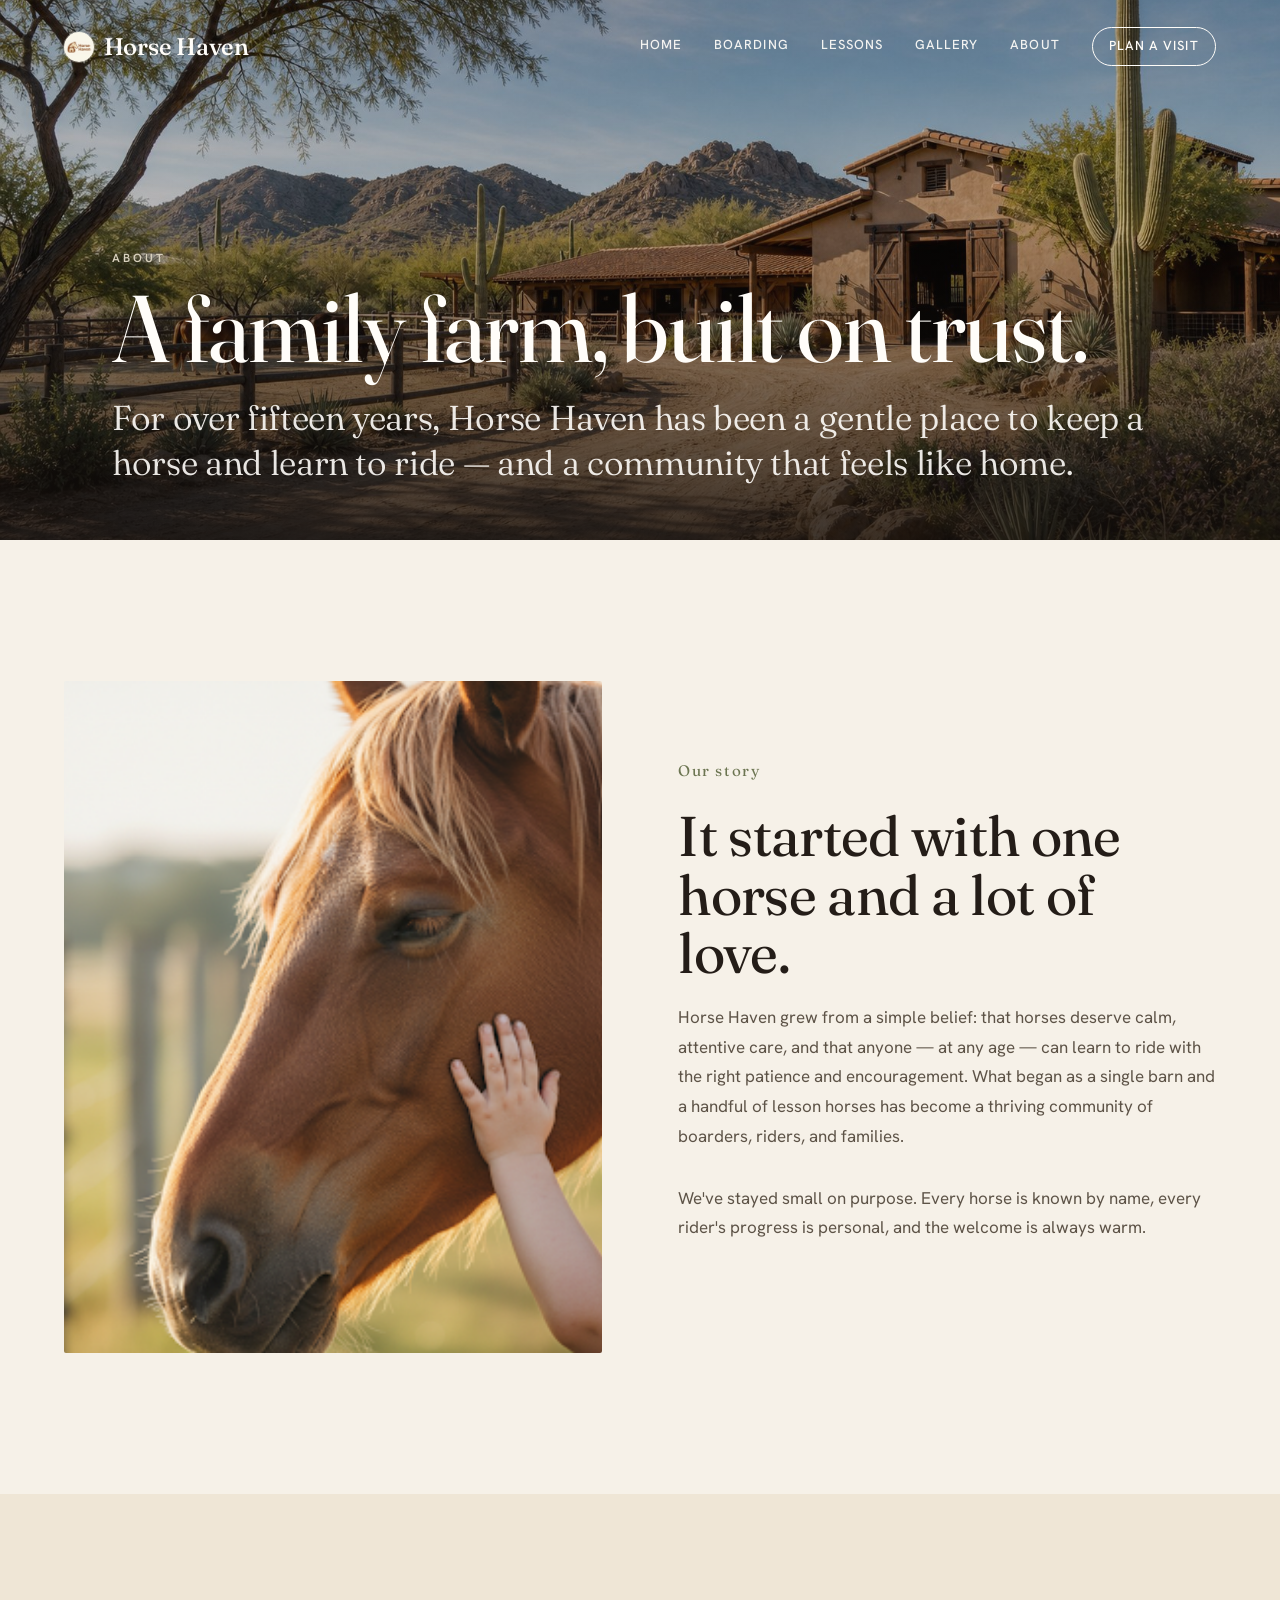
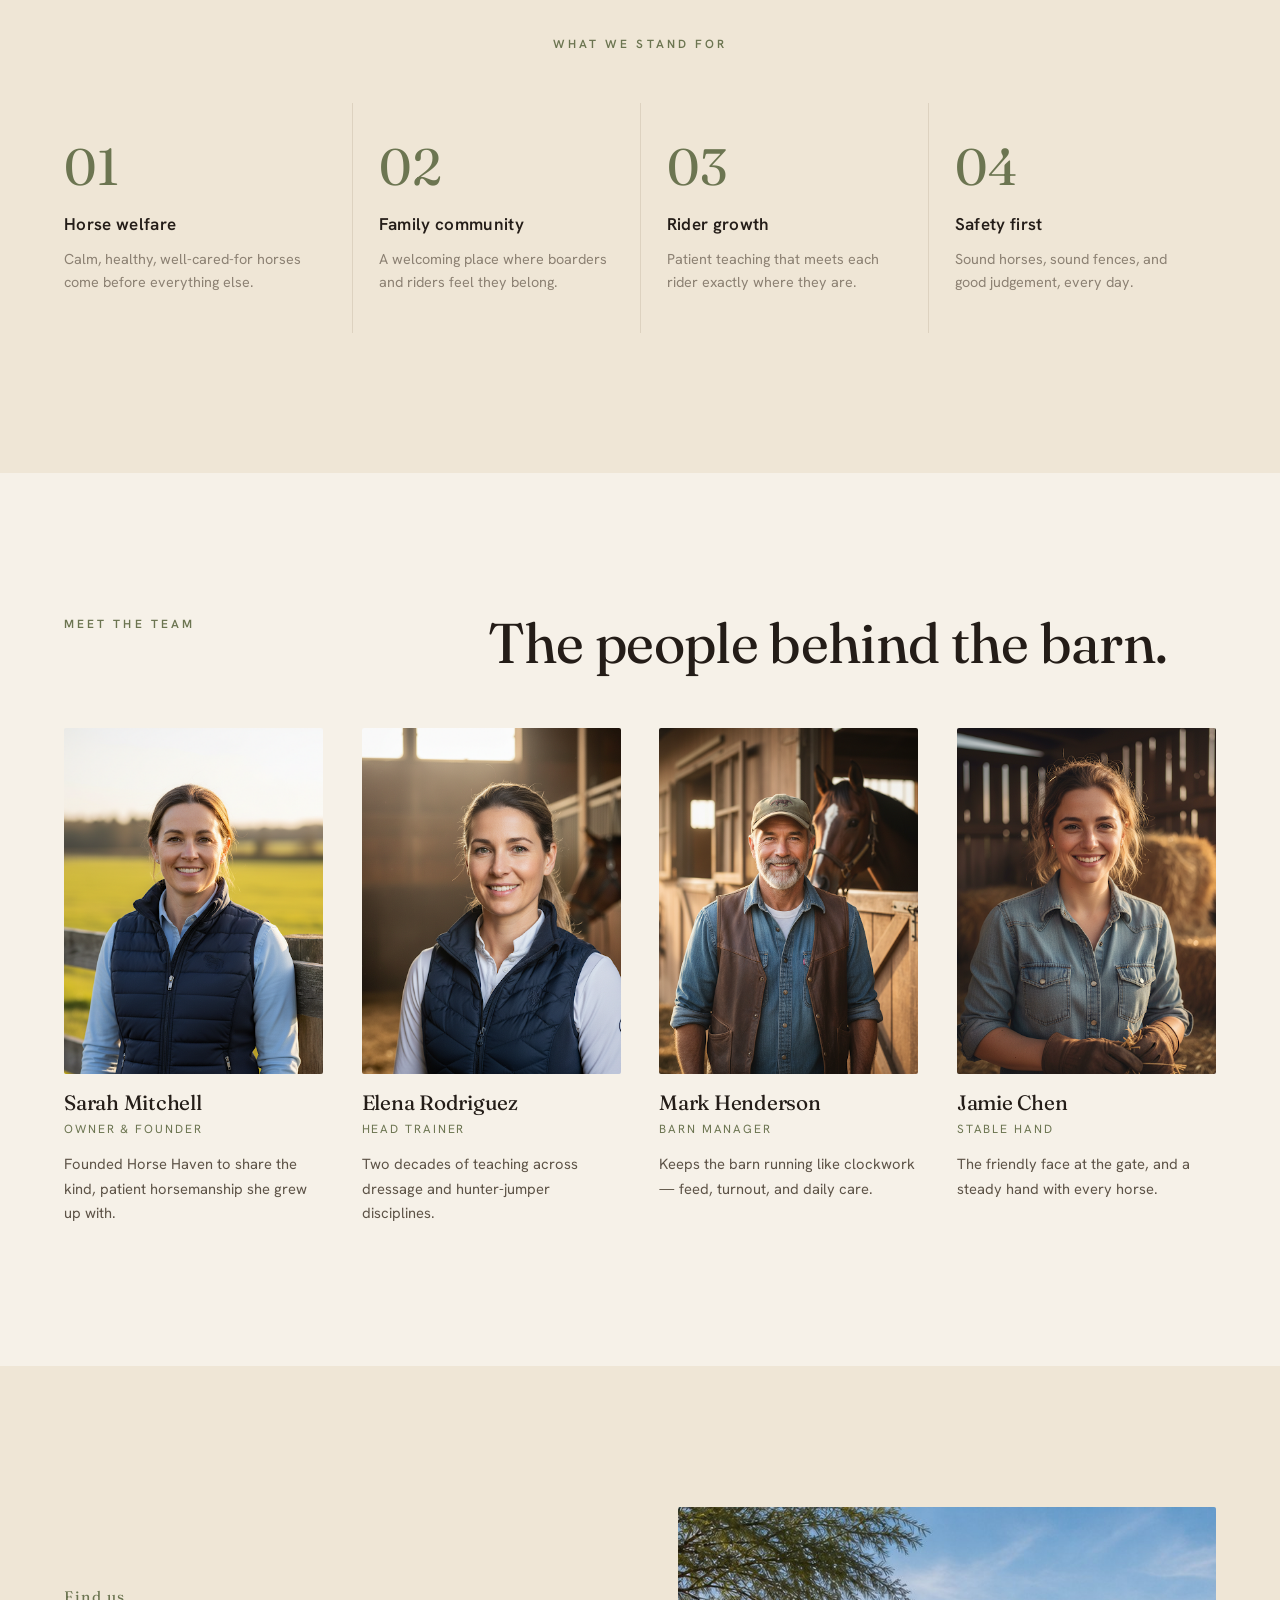
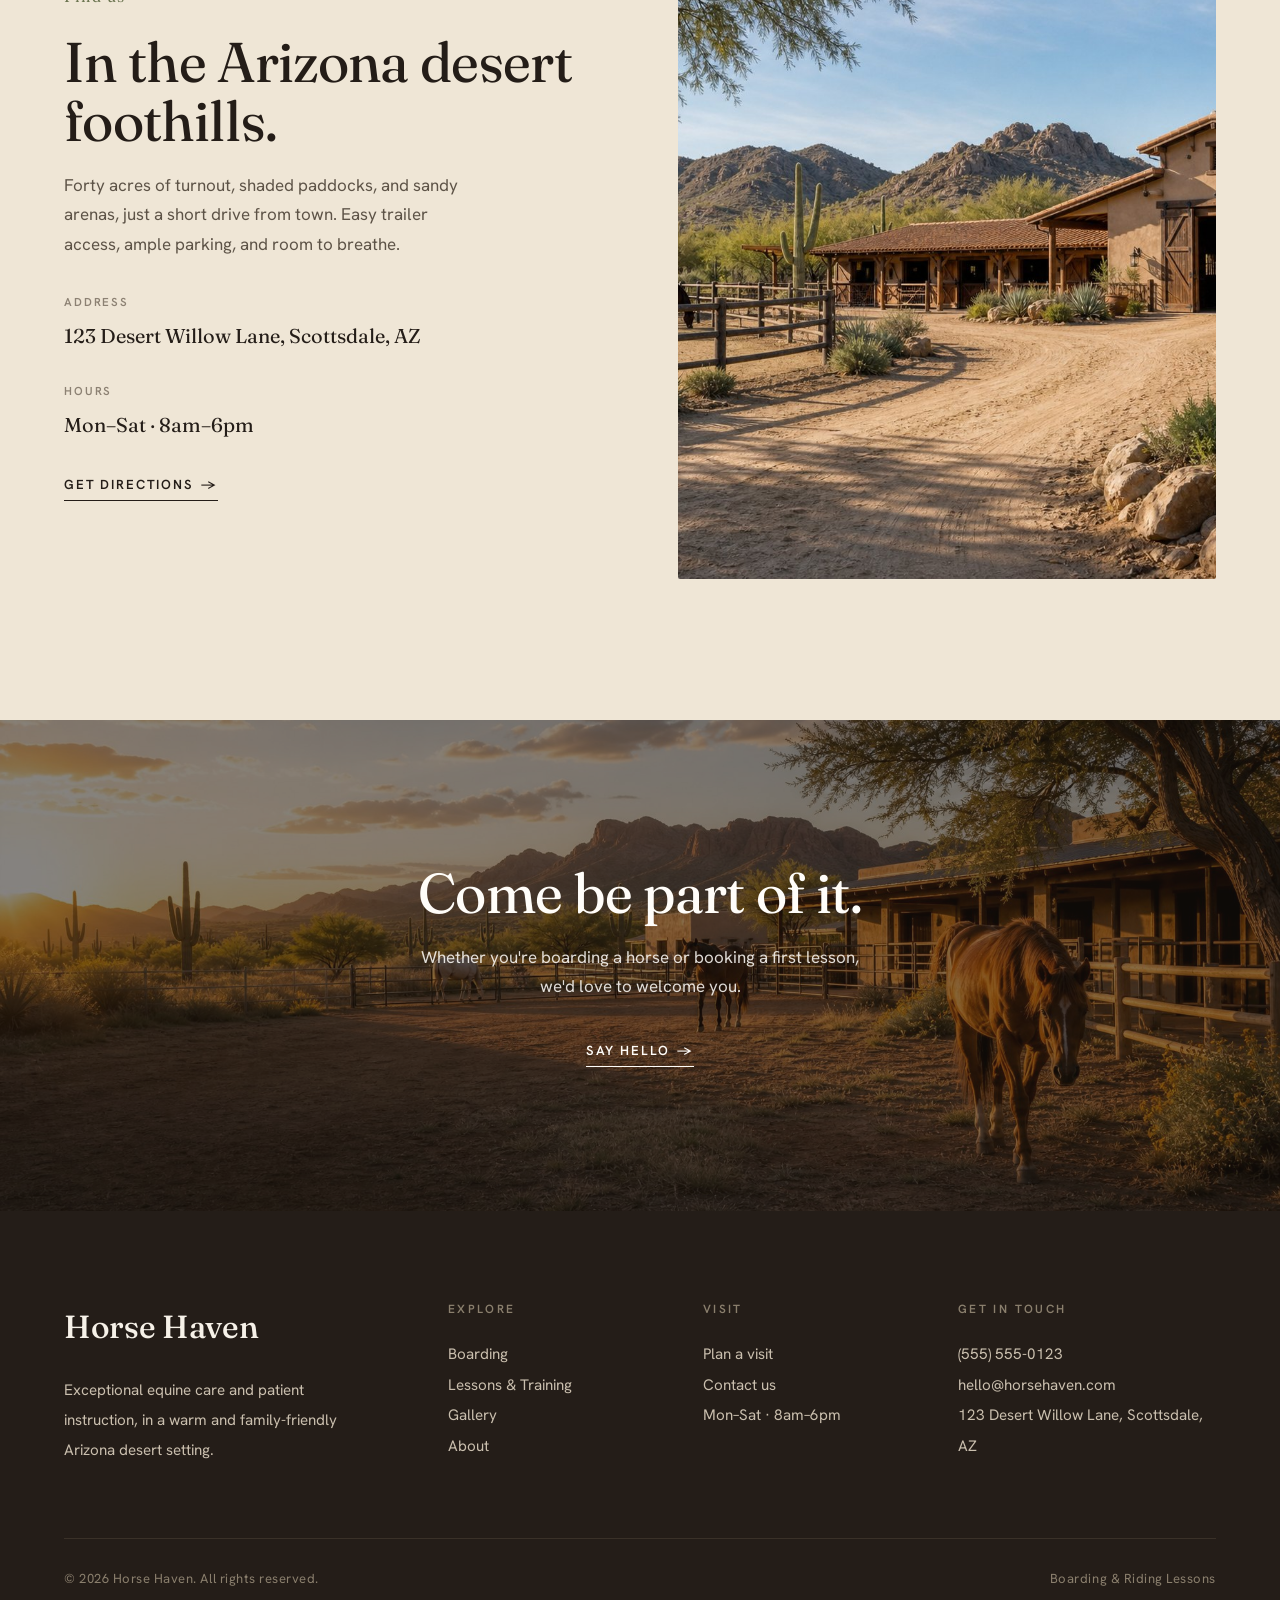
==== public/about.html @ de4612fb "Update site imagery for Arizona setting" ====
<!DOCTYPE html>
<html lang="en">
<head>
<meta charset="utf-8" />
<script>document.documentElement.classList.add('js');</script>
<link rel="icon" type="image/jpeg" href="assets/logo.jpg" />
<meta name="viewport" content="width=device-width, initial-scale=1.0" />
<title>About — Horse Haven</title>
<meta name="description" content="The story, values, and people behind Horse Haven — a warm, family-run Arizona stable offering boarding and riding lessons." />
<link rel="preconnect" href="https://fonts.googleapis.com" />
<link rel="preconnect" href="https://fonts.gstatic.com" crossorigin />
<link href="https://fonts.googleapis.com/css2?family=Fraunces:ital,opsz,wght@0,9..144,300..560;1,9..144,300..500&family=Hanken+Grotesk:wght@300;400;500;600;700&display=swap" rel="stylesheet" />
<link rel="stylesheet" href="assets/css/site.css" />
</head>
<body>

<header class="site-header">
  <a class="brand" href="index.html"><img class="mark" src="assets/logo.jpg" alt="" /> Horse Haven</a>
  <button class="nav-toggle" aria-label="Menu" aria-expanded="false"><span></span><span></span><span></span></button>
  <nav class="nav" aria-label="Primary">
    <a class="link-underline" href="index.html">Home</a>
    <a class="link-underline" href="boarding.html">Boarding</a>
    <a class="link-underline" href="lessons.html">Lessons</a>
    <a class="link-underline" href="gallery.html">Gallery</a>
    <a class="link-underline" href="about.html">About</a>
    <a class="cta" href="contact.html">Plan a Visit</a>
  </nav>
</header>

<!-- PAGE HERO -->
<section class="page-hero">
  <div class="page-hero__media"><img src="assets/img/horse-haven-arizona-farm-exterior.jpg" alt="Horse Haven in the Arizona morning sun" /></div>
  <div class="container page-hero__inner">
    <p class="eyebrow reveal" style="color:#d8d0bd">About</p>
    <h1 class="reveal" data-delay="1">A family farm, built on trust.</h1>
    <p class="lead reveal" data-delay="2">For over fifteen years, Horse Haven has been a gentle place to keep a horse and learn to ride — and a community that feels like home.</p>
  </div>
</section>

<!-- STORY -->
<section class="section feature">
  <div class="container split">
    <div class="split__media reveal"><div class="feature__media"><img src="assets/img/img-3829ec61d53e.jpg" alt="A child gently petting a horse's face" /></div></div>
    <div class="split__body reveal" data-delay="1">
      <span class="feature__index">Our story</span>
      <h2>It started with one horse and a lot of love.</h2>
      <p class="measure-wide">Horse Haven grew from a simple belief: that horses deserve calm, attentive care, and that anyone — at any age — can learn to ride with the right patience and encouragement. What began as a single barn and a handful of lesson horses has become a thriving community of boarders, riders, and families.</p>
      <p class="measure-wide" style="margin-top:1.2rem;">We've stayed small on purpose. Every horse is known by name, every rider's progress is personal, and the welcome is always warm.</p>
    </div>
  </div>
</section>

<!-- VALUES -->
<section class="section section--alt">
  <div class="container">
    <p class="eyebrow reveal" style="text-align:center; margin-bottom:3rem;">What we stand for</p>
    <div class="values">
      <div class="values__item reveal"><div class="values__n">01</div><div class="values__t">Horse welfare</div><p class="values__d">Calm, healthy, well-cared-for horses come before everything else.</p></div>
      <div class="values__item reveal" data-delay="1"><div class="values__n">02</div><div class="values__t">Family community</div><p class="values__d">A welcoming place where boarders and riders feel they belong.</p></div>
      <div class="values__item reveal" data-delay="2"><div class="values__n">03</div><div class="values__t">Rider growth</div><p class="values__d">Patient teaching that meets each rider exactly where they are.</p></div>
      <div class="values__item reveal" data-delay="3"><div class="values__n">04</div><div class="values__t">Safety first</div><p class="values__d">Sound horses, sound fences, and good judgement, every day.</p></div>
    </div>
  </div>
</section>

<!-- TEAM -->
<section class="section">
  <div class="container">
    <div class="page-intro" style="margin-bottom:clamp(2.5rem,5vw,3.5rem);">
      <p class="eyebrow reveal">Meet the team</p>
      <h2 class="reveal" data-delay="1">The people behind the barn.</h2>
    </div>
    <div class="team">
      <article class="member reveal">
        <div class="member__photo"><img src="assets/img/img-4adc7383b83e.jpg" alt="Sarah Mitchell, Owner" /></div>
        <h3 class="member__name">Sarah Mitchell</h3>
        <p class="member__role">Owner &amp; Founder</p>
        <p class="member__bio">Founded Horse Haven to share the kind, patient horsemanship she grew up with.</p>
      </article>
      <article class="member reveal" data-delay="1">
        <div class="member__photo"><img src="assets/img/img-147afd121054.jpg" alt="Elena Rodriguez, Head Trainer" /></div>
        <h3 class="member__name">Elena Rodriguez</h3>
        <p class="member__role">Head Trainer</p>
        <p class="member__bio">Two decades of teaching across dressage and hunter-jumper disciplines.</p>
      </article>
      <article class="member reveal" data-delay="2">
        <div class="member__photo"><img src="assets/img/img-655cc666ae83.jpg" alt="Mark Henderson, Barn Manager" /></div>
        <h3 class="member__name">Mark Henderson</h3>
        <p class="member__role">Barn Manager</p>
        <p class="member__bio">Keeps the barn running like clockwork — feed, turnout, and daily care.</p>
      </article>
      <article class="member reveal" data-delay="3">
        <div class="member__photo"><img src="assets/img/img-e606af43bfdf.jpg" alt="Jamie Chen, Stable Hand" /></div>
        <h3 class="member__name">Jamie Chen</h3>
        <p class="member__role">Stable Hand</p>
        <p class="member__bio">The friendly face at the gate, and a steady hand with every horse.</p>
      </article>
    </div>
  </div>
</section>

<!-- LOCATION -->
<section class="section section--alt feature">
  <div class="container split split--media-right">
    <div class="split__media reveal"><div class="feature__media"><img src="assets/img/horse-haven-arizona-farm-exterior.jpg" alt="The Horse Haven property among Arizona desert foothills" /></div></div>
    <div class="split__body reveal" data-delay="1">
      <span class="feature__index">Find us</span>
      <h2>In the Arizona desert foothills.</h2>
      <p class="measure">Forty acres of turnout, shaded paddocks, and sandy arenas, just a short drive from town. Easy trailer access, ample parking, and room to breathe.</p>
      <div class="cdetail" style="margin-top:2rem;">
        <div><div class="k">Address</div><div class="v">123 Desert Willow Lane, Scottsdale, AZ</div></div>
        <div><div class="k">Hours</div><div class="v">Mon–Sat · 8am–6pm</div></div>
      </div>
      <a class="link-arrow" href="contact.html" style="margin-top:2rem;">Get directions <span class="arw">→</span></a>
    </div>
  </div>
</section>

<!-- CLOSING INVITE -->
<section class="invite">
  <div class="invite__media"><img src="assets/img/horse-haven-arizona-hero.jpg" alt="" /></div>
  <div class="container invite__inner">
    <h2 class="reveal">Come be part of it.</h2>
    <p class="reveal" data-delay="1">Whether you're boarding a horse or booking a first lesson, we'd love to welcome you.</p>
    <a class="link-arrow reveal" data-delay="2" href="contact.html">Say hello <span class="arw">→</span></a>
  </div>
</section>

<footer class="site-footer">
  <div class="container">
    <div class="footer-grid">
      <div><span class="brand">Horse Haven</span><p class="footer-about">Exceptional equine care and patient instruction, in a warm and family-friendly Arizona desert setting.</p></div>
      <div><h4>Explore</h4><ul><li><a href="boarding.html">Boarding</a></li><li><a href="lessons.html">Lessons &amp; Training</a></li><li><a href="gallery.html">Gallery</a></li><li><a href="about.html">About</a></li></ul></div>
      <div><h4>Visit</h4><ul><li><a href="contact.html">Plan a visit</a></li><li><a href="contact.html">Contact us</a></li><li><p>Mon–Sat · 8am–6pm</p></li></ul></div>
      <div><h4>Get in touch</h4><ul><li><a class="link-underline" href="tel:+15555550123">(555) 555-0123</a></li><li><a class="link-underline" href="mailto:hello@horsehaven.com">hello@horsehaven.com</a></li><li><p>123 Desert Willow Lane, Scottsdale, AZ</p></li></ul></div>
    </div>
    <div class="footer-bottom"><span>© 2026 Horse Haven. All rights reserved.</span><span>Boarding &amp; Riding Lessons</span></div>
  </div>
</footer>

<script src="assets/js/site.js" defer></script>
</body>
</html>
---- public/assets/css/site.css ----
/* ============================================================
   Horse Haven — "Editorial Equestrian" design system
   Warm heritage magazine: ivory paper, espresso ink, sage accent.
   No cards. Hairlines, whitespace, full-bleed imagery, big serif type.
   ============================================================ */

:root {
  /* palette */
  --paper:      #f6f1e8;   /* warm ivory */
  --paper-2:    #efe6d6;   /* slightly deeper, for sectional rhythm */
  --ink:        #241d18;   /* espresso near-black */
  --ink-soft:   #5d5347;   /* muted brown-grey body */
  --ink-faint:  #8c8173;   /* captions, meta */
  --line:       #ddd2c0;   /* hairline */
  --line-soft:  #e7ddcd;
  --accent:     #6c7551;   /* muted sage / olive */
  --accent-deep:#4f5739;
  --white:      #fffdf9;

  /* type */
  --display: "Fraunces", Georgia, "Times New Roman", serif;
  --sans: "Hanken Grotesk", -apple-system, BlinkMacSystemFont, sans-serif;

  /* metrics */
  --container: 1280px;
  --gutter: clamp(1.25rem, 5vw, 5.5rem);
  --section: clamp(4.5rem, 11vw, 9.5rem);
  --radius: 2px;

  --ease: cubic-bezier(0.22, 1, 0.36, 1);
}

/* ---------- reset ---------- */
*, *::before, *::after { box-sizing: border-box; margin: 0; padding: 0; }
html { -webkit-text-size-adjust: 100%; scroll-behavior: smooth; }
body {
  font-family: var(--sans);
  background: var(--paper);
  color: var(--ink);
  font-size: 1.0625rem;
  line-height: 1.75;
  font-weight: 400;
  -webkit-font-smoothing: antialiased;
  text-rendering: optimizeLegibility;
  overflow-x: hidden;
}
img { display: block; max-width: 100%; height: auto; }
a { color: inherit; text-decoration: none; }
ul { list-style: none; }
button { font: inherit; cursor: pointer; border: none; background: none; color: inherit; }

::selection { background: var(--accent); color: var(--white); }

/* ---------- typography ---------- */
.display, h1, h2, h3 {
  font-family: var(--display);
  font-optical-sizing: auto;
  font-weight: 430;
  line-height: 1.04;
  letter-spacing: -0.012em;
  color: var(--ink);
}
h1 { font-size: clamp(2.9rem, 7.4vw, 6.6rem); font-weight: 420; }
h2 { font-size: clamp(2rem, 4.4vw, 3.5rem); }
h3 { font-size: clamp(1.4rem, 2.4vw, 2rem); }

.eyebrow {
  font-family: var(--sans);
  font-size: 0.74rem;
  font-weight: 600;
  letter-spacing: 0.26em;
  text-transform: uppercase;
  color: var(--accent);
}
.lead {
  font-family: var(--display);
  font-weight: 360;
  font-size: clamp(1.45rem, 2.7vw, 2.35rem);
  line-height: 1.32;
  letter-spacing: -0.01em;
  color: var(--ink);
}
p { color: var(--ink-soft); }
.muted { color: var(--ink-faint); }

/* ---------- layout primitives ---------- */
.container { max-width: var(--container); margin-inline: auto; padding-inline: var(--gutter); }
.section { padding-block: var(--section); }
.section--alt { background: var(--paper-2); }
.rule { height: 1px; background: var(--line); border: 0; }
.measure { max-width: 42ch; }
.measure-wide { max-width: 58ch; }

/* editorial split */
.split {
  display: grid;
  grid-template-columns: 1fr 1fr;
  gap: clamp(2rem, 6vw, 6rem);
  align-items: center;
}
.split--media-right .split__media { order: 2; }

/* refined link */
.link-arrow {
  display: inline-flex;
  align-items: center;
  gap: 0.55em;
  font-family: var(--sans);
  font-weight: 600;
  font-size: 0.82rem;
  letter-spacing: 0.14em;
  text-transform: uppercase;
  color: var(--ink);
  padding-bottom: 4px;
  position: relative;
  width: fit-content;
}
.link-arrow::after {
  content: "";
  position: absolute; left: 0; bottom: 0;
  width: 100%; height: 1px; background: var(--ink);
  transform: scaleX(1); transform-origin: left;
  transition: transform .5s var(--ease);
}
.link-arrow .arw { transition: transform .4s var(--ease); }
.link-arrow:hover .arw { transform: translateX(6px); }
.link-arrow:hover::after { transform: scaleX(0); transform-origin: right; }

.link-underline {
  position: relative; padding-bottom: 2px;
}
.link-underline::after {
  content:""; position:absolute; left:0; bottom:0; height:1px; width:100%;
  background: currentColor; transform: scaleX(0); transform-origin: right;
  transition: transform .45s var(--ease);
}
.link-underline:hover::after { transform: scaleX(1); transform-origin: left; }

/* ---------- header ---------- */
.site-header {
  position: fixed; inset: 0 0 auto 0; z-index: 50;
  display: flex; align-items: center; justify-content: space-between;
  padding: clamp(1.1rem, 2vw, 1.7rem) var(--gutter);
  color: var(--white);
  transition: background .5s var(--ease), color .5s var(--ease), padding .5s var(--ease), border-color .5s var(--ease);
  border-bottom: 1px solid transparent;
}
.site-header.solid {
  background: color-mix(in srgb, var(--paper) 92%, transparent);
  -webkit-backdrop-filter: blur(10px); backdrop-filter: blur(10px);
  color: var(--ink);
  border-bottom-color: var(--line);
  padding-block: clamp(0.8rem, 1.4vw, 1.1rem);
}
.brand {
  font-family: var(--display);
  font-size: 1.5rem; font-weight: 500; letter-spacing: -0.01em;
  display: flex; align-items: center; gap: 0.6rem;
}
.brand .mark {
  width: 30px; height: 30px; border-radius: 50%; object-fit: cover;
  outline: 1px solid color-mix(in srgb, currentColor 30%, transparent);
}
.nav { display: flex; align-items: center; gap: clamp(1.4rem, 2.5vw, 2.6rem); }
.nav a {
  font-size: 0.82rem; font-weight: 500; letter-spacing: 0.08em;
  text-transform: uppercase; opacity: 0.92;
}
.nav .cta {
  border: 1px solid currentColor; border-radius: 100px;
  padding: 0.55em 1.25em; opacity: 1;
  transition: background .4s var(--ease), color .4s var(--ease);
}
.site-header.solid .nav .cta:hover { background: var(--ink); color: var(--paper); }
.site-header:not(.solid) .nav .cta:hover { background: var(--white); color: var(--ink); }

.nav-toggle { display: none; }

/* ---------- hero ---------- */
.hero { position: relative; min-height: 100svh; display: flex; align-items: flex-end; color: var(--white); }
.hero__media { position: absolute; inset: 0; z-index: -2; }
.hero__media img { width: 100%; height: 100%; object-fit: cover; }
.hero::after {
  content: ""; position: absolute; inset: 0; z-index: -1;
  background:
    linear-gradient(180deg, rgba(20,15,12,0.42) 0%, rgba(20,15,12,0) 26%),
    linear-gradient(0deg, rgba(20,15,12,0.88) 4%, rgba(20,15,12,0.5) 40%, rgba(20,15,12,0.08) 72%);
}
.hero__inner { width: 100%; padding-bottom: clamp(3.5rem, 8vh, 7rem); padding-top: 8rem; }
.hero h1 { color: var(--white); max-width: 16ch; margin-top: 0.7rem; }
.hero .lead { color: rgba(255,253,249,0.9); margin-top: 1.6rem; max-width: 40ch; font-weight: 340; }
.hero__actions { display: flex; flex-wrap: wrap; gap: 1.4rem 2.4rem; margin-top: 2.6rem; align-items: center; }
.hero .link-arrow { color: var(--white); }
.hero .link-arrow::after { background: var(--white); }
.hero__scroll {
  position: absolute; right: var(--gutter); bottom: clamp(2rem,6vh,3.5rem);
  font-size: 0.7rem; letter-spacing: 0.22em; text-transform: uppercase;
  writing-mode: vertical-rl; opacity: 0.8; display: flex; align-items: center; gap: 1rem;
}
.hero__scroll::after { content:""; width:1px; height:54px; background: currentColor; animation: dropline 2.4s var(--ease) infinite; transform-origin: top; }
@keyframes dropline { 0%,100%{ transform: scaleY(0.3); opacity:.4 } 50%{ transform: scaleY(1); opacity:1 } }

/* ---------- intro / manifesto ---------- */
.manifesto { display: grid; grid-template-columns: 1fr 2.1fr; gap: clamp(2rem, 6vw, 6rem); }
.manifesto .lead em { font-style: italic; color: var(--accent-deep); }

/* ---------- feature (boarding / lessons) ---------- */
.feature__index {
  font-family: var(--display); font-size: 0.95rem; color: var(--accent);
  letter-spacing: 0.1em; margin-bottom: 1.4rem; display: block;
}
.feature h2 { margin-bottom: 1.3rem; }
.feature p { margin-bottom: 2rem; }
.feature__media { position: relative; }
.feature__media img { width: 100%; aspect-ratio: 4 / 5; object-fit: cover; border-radius: var(--radius); }
.feature__cap { font-size: 0.78rem; color: var(--ink-faint); margin-top: 0.8rem; letter-spacing: 0.04em; }
.spec { display: grid; gap: 0; margin: 0 0 2.2rem; }
.spec li {
  display: flex; justify-content: space-between; gap: 1rem;
  padding: 0.95rem 0; border-top: 1px solid var(--line);
  font-size: 0.95rem;
}
.spec li:last-child { border-bottom: 1px solid var(--line); }
.spec .k { color: var(--ink); font-weight: 500; }
.spec .v { color: var(--ink-faint); text-align: right; }

/* ---------- values row ---------- */
.values { display: grid; grid-template-columns: repeat(4, 1fr); }
.values__item { padding: clamp(1.5rem,3vw,2.5rem) clamp(1rem,2vw,1.8rem); border-left: 1px solid var(--line); }
.values__item:first-child { border-left: 0; padding-left: 0; }
.values__n { font-family: var(--display); font-size: clamp(2.4rem,4vw,3.4rem); color: var(--accent); line-height: 1; }
.values__t { margin-top: 1.1rem; font-weight: 600; letter-spacing: 0.02em; }
.values__d { margin-top: 0.5rem; font-size: 0.9rem; color: var(--ink-faint); line-height: 1.6; }

/* ---------- testimonials ---------- */
.quotes { display: grid; grid-template-columns: repeat(3, 1fr); gap: 0; }
.quote { padding: clamp(1.6rem,3vw,2.6rem) clamp(1.2rem,2.4vw,2.4rem); border-left: 1px solid var(--line); }
.quote:first-child { border-left: 0; padding-left: 0; }
.quote__text { font-family: var(--display); font-weight: 360; font-style: italic; font-size: 1.28rem; line-height: 1.45; color: var(--ink); }
.quote__by { display: flex; align-items: center; gap: 0.8rem; margin-top: 1.6rem; }
.quote__by img { width: 42px; height: 42px; border-radius: 50%; object-fit: cover; }
.quote__name { font-weight: 600; font-size: 0.9rem; }
.quote__role { font-size: 0.78rem; color: var(--ink-faint); letter-spacing: 0.04em; }

/* ---------- closing CTA (full-bleed image) ---------- */
.invite { position: relative; color: var(--white); text-align: center; }
.invite__media { position: absolute; inset: 0; z-index: -2; }
.invite__media img { width: 100%; height: 100%; object-fit: cover; }
.invite::after { content:""; position:absolute; inset:0; z-index:-1; background: rgba(26,20,15,0.52); }
.invite__inner { padding-block: clamp(6rem, 16vh, 11rem); display: flex; flex-direction: column; align-items: center; }
.invite h2 { color: var(--white); max-width: 18ch; }
.invite p { color: rgba(255,253,249,0.86); margin-top: 1.3rem; max-width: 46ch; }
.invite .link-arrow { color: var(--white); margin-top: 2.4rem; }
.invite .link-arrow::after { background: var(--white); }

/* ---------- footer ---------- */
.site-footer { background: var(--ink); color: #cabfae; padding-block: clamp(3.5rem,7vw,5.5rem) 2.5rem; }
.site-footer .brand { color: var(--paper); font-size: 2rem; }
.footer-grid { display: grid; grid-template-columns: 1.6fr 1fr 1fr 1.2fr; gap: 2.5rem; }
.footer-grid h4 { font-family: var(--sans); font-size: 0.74rem; letter-spacing: 0.2em; text-transform: uppercase; color: #8a7f6d; margin-bottom: 1.2rem; font-weight: 600; }
.footer-grid a, .footer-grid p { color: #cabfae; font-size: 0.95rem; line-height: 2; }
.footer-grid li a:hover { color: var(--paper); }
.footer-about { max-width: 34ch; margin-top: 1.2rem; color: #a99e8c; font-size: 0.95rem; line-height: 1.7; }
.footer-bottom { display: flex; justify-content: space-between; flex-wrap: wrap; gap: 1rem; margin-top: clamp(3rem,6vw,4.5rem); padding-top: 1.8rem; border-top: 1px solid #3a3128; font-size: 0.82rem; color: #8a7f6d; letter-spacing: 0.04em; }

/* ---------- reveal animation (only when JS is present, so content is
   never hidden if JS fails or is disabled) ---------- */
.js .reveal { opacity: 0; transform: translateY(26px); transition: opacity 1s var(--ease), transform 1s var(--ease); }
.js .reveal.in { opacity: 1; transform: none; }
.js [data-delay="1"]{ transition-delay:.08s } .js [data-delay="2"]{ transition-delay:.16s }
.js [data-delay="3"]{ transition-delay:.24s } .js [data-delay="4"]{ transition-delay:.32s }

/* hero load stagger */
.js .hero .reveal { transform: translateY(34px); }

@media (prefers-reduced-motion: reduce) {
  .reveal { opacity: 1 !important; transform: none !important; }
  .hero__scroll::after { animation: none; }
  html { scroll-behavior: auto; }
}

/* ---------- responsive ---------- */
@media (max-width: 900px) {
  .split, .manifesto { grid-template-columns: 1fr; gap: 2.5rem; }
  .split--media-right .split__media { order: 0; }
  .values { grid-template-columns: 1fr 1fr; }
  .values__item:nth-child(3) { border-left: 0; padding-left: 0; }
  .quotes { grid-template-columns: 1fr; }
  .quote { border-left: 0; padding-left: 0; border-top: 1px solid var(--line); padding-top: 1.8rem; }
  .quote:first-child { border-top: 0; }
  .footer-grid { grid-template-columns: 1fr 1fr; }
}
@media (max-width: 720px) {
  .nav { display: none; }
  .nav.open {
    display: flex; flex-direction: column; justify-content: center; gap: 2rem;
    position: fixed; inset: 0; background: var(--paper); color: var(--ink); z-index: 60;
    text-align: center;
  }
  .nav.open a { font-size: 1.4rem; }
  .nav.open .cta { border-color: var(--ink); }
  .nav-toggle { display: flex; flex-direction: column; gap: 5px; z-index: 70; width: 30px; }
  .nav-toggle span { height: 1.5px; width: 100%; background: currentColor; transition: transform .4s var(--ease), opacity .3s; }
  .nav-toggle.active span:nth-child(1){ transform: translateY(6.5px) rotate(45deg); }
  .nav-toggle.active span:nth-child(2){ opacity: 0; }
  .nav-toggle.active span:nth-child(3){ transform: translateY(-6.5px) rotate(-45deg); }
  .hero__scroll { display: none; }
  .values { grid-template-columns: 1fr; }
  .values__item { border-left: 0; padding-left: 0; border-top: 1px solid var(--line); }
  .values__item:first-child { border-top: 0; }
  .footer-grid { grid-template-columns: 1fr; }
}

/* ============================================================
   Inner-page components (boarding / lessons / gallery / about / contact)
   ============================================================ */

/* page hero (shorter than home) */
.page-hero { position: relative; min-height: 60vh; display: flex; align-items: flex-end; color: var(--white); }
.page-hero__media { position: absolute; inset: 0; z-index: -2; }
.page-hero__media img { width: 100%; height: 100%; object-fit: cover; }
.page-hero::after { content:""; position:absolute; inset:0; z-index:-1;
  background: linear-gradient(0deg, rgba(20,15,12,0.82) 0%, rgba(20,15,12,0.26) 58%, rgba(20,15,12,0.34) 100%); }
.page-hero__inner { padding-bottom: clamp(2.5rem,6vh,4.5rem); padding-top: 8rem; }
.page-hero h1 { color: var(--white); margin-top: 0.6rem; max-width: 18ch; }
.page-hero .lead { color: rgba(255,253,249,0.9); max-width: 48ch; margin-top: 1.1rem; font-weight: 340; }

/* generic page intro */
.page-intro { display: grid; grid-template-columns: 1fr 2.1fr; gap: clamp(2rem,6vw,6rem); }

/* editorial rows wrapper */
.rows { display: grid; gap: clamp(3.5rem, 8vw, 7rem); }

/* amenities / two-column hairline list */
.cols-list { columns: 2; column-gap: clamp(2rem,5vw,4.5rem); }
.cols-list li { padding: 0.9rem 0; border-top: 1px solid var(--line); break-inside: avoid;
  display: flex; gap: 0.8rem; align-items: baseline; color: var(--ink); font-size: 0.98rem; }
.cols-list li::before { content: "—"; color: var(--accent); }

/* pricing table */
.ptable { width: 100%; border-collapse: collapse; }
.ptable th, .ptable td { text-align: left; padding: 1.15rem 1rem; border-top: 1px solid var(--line); font-size: 0.95rem; color: var(--ink-soft); }
.ptable thead th { border-top: 0; font-family: var(--sans); text-transform: uppercase; letter-spacing: 0.13em; font-size: 0.72rem; color: var(--ink-faint); font-weight: 600; }
.ptable td:first-child { padding-left: 0; } .ptable th:first-child { padding-left: 0; }
.ptable .num { text-align: right; font-variant-numeric: tabular-nums; }
.ptable tbody tr:last-child td { border-bottom: 1px solid var(--line); }
.ptable .plan { font-family: var(--display); font-size: 1.1rem; color: var(--ink); }

/* accordion (FAQ) */
.accordion { border-top: 1px solid var(--line); max-width: 60ch; }
.acc { border-bottom: 1px solid var(--line); }
.acc summary { list-style: none; cursor: pointer; padding: 1.5rem 0; display: flex; justify-content: space-between; gap: 1rem;
  font-family: var(--display); font-size: 1.2rem; color: var(--ink); }
.acc summary::-webkit-details-marker { display: none; }
.acc summary .pm { color: var(--accent); transition: transform .35s var(--ease); flex: none; }
.acc[open] summary .pm { transform: rotate(45deg); }
.acc__body { padding-bottom: 1.6rem; color: var(--ink-soft); }

/* gallery masonry */
.filters { display: flex; flex-wrap: wrap; gap: 0.5rem 1.7rem; margin-bottom: 2.8rem; }
.filters button { font-size: 0.78rem; letter-spacing: 0.14em; text-transform: uppercase; color: var(--ink-faint);
  padding-bottom: 5px; border-bottom: 1px solid transparent; transition: color .3s, border-color .3s; }
.filters button.active, .filters button:hover { color: var(--ink); border-bottom-color: var(--ink); }
.gallery { columns: 3 300px; column-gap: 16px; }
.gallery figure { break-inside: avoid; margin: 0 0 16px; overflow: hidden; border-radius: var(--radius); }
.gallery img { width: 100%; display: block; transition: transform .9s var(--ease); }
.gallery figure:hover img { transform: scale(1.045); }
.gallery figure.hide { display: none; }

/* team / people portraits */
.team { display: grid; grid-template-columns: repeat(4, 1fr); gap: clamp(1.5rem,3vw,2.4rem); }
.team--3 { grid-template-columns: repeat(3, 1fr); }
.member__photo { aspect-ratio: 3/4; overflow: hidden; border-radius: var(--radius); margin-bottom: 1.1rem; }
.member__photo img { width: 100%; height: 100%; object-fit: cover; transition: transform .9s var(--ease); }
.member:hover .member__photo img { transform: scale(1.05); }
.member__name { font-family: var(--display); font-size: 1.3rem; }
.member__role { font-size: 0.74rem; letter-spacing: 0.16em; text-transform: uppercase; color: var(--accent); margin: 0.35rem 0 0.8rem; }
.member__bio { font-size: 0.92rem; color: var(--ink-soft); line-height: 1.65; }

/* contact form */
.form-grid { display: grid; grid-template-columns: 1fr 1fr; gap: 1.8rem 2.5rem; }
.field { display: flex; flex-direction: column; }
.field.full { grid-column: 1 / -1; }
.field label { font-size: 0.72rem; letter-spacing: 0.16em; text-transform: uppercase; color: var(--ink-faint); font-weight: 600; margin-bottom: 0.6rem; }
.field input, .field select, .field textarea { background: transparent; border: 0; border-bottom: 1px solid var(--line);
  padding: 0.7rem 0; font: inherit; color: var(--ink); border-radius: 0; }
.field textarea { resize: vertical; min-height: 130px; }
.field input:focus, .field select:focus, .field textarea:focus { outline: none; border-bottom-color: var(--accent); }
.btn { display: inline-flex; align-items: center; gap: 0.6em; background: var(--ink); color: var(--paper);
  padding: 1em 2.1em; border-radius: 100px; font-size: 0.8rem; letter-spacing: 0.14em; text-transform: uppercase;
  font-weight: 600; transition: background .4s var(--ease), transform .4s var(--ease); width: fit-content; }
.btn:hover { background: var(--accent-deep); transform: translateY(-2px); }
.btn .arw { transition: transform .4s var(--ease); }
.btn:hover .arw { transform: translateX(5px); }

/* contact detail block */
.cdetail { display: grid; gap: 1.8rem; }
.cdetail .k { font-size: 0.72rem; letter-spacing: 0.16em; text-transform: uppercase; color: var(--ink-faint); font-weight: 600; margin-bottom: 0.35rem; }
.cdetail .v { font-family: var(--display); font-size: 1.25rem; color: var(--ink); }
.cdetail .v a { transition: color .3s; }
.cdetail .v a:hover { color: var(--accent); }

/* responsive — inner components */
@media (max-width: 900px) {
  .page-intro { grid-template-columns: 1fr; gap: 2rem; }
  .team { grid-template-columns: 1fr 1fr; }
  .form-grid { grid-template-columns: 1fr; }
  .cols-list { columns: 1; }
}
@media (max-width: 560px) {
  .team, .team--3 { grid-template-columns: 1fr 1fr; }
  .gallery { columns: 2 160px; column-gap: 10px; }
  .gallery figure { margin-bottom: 10px; }
}
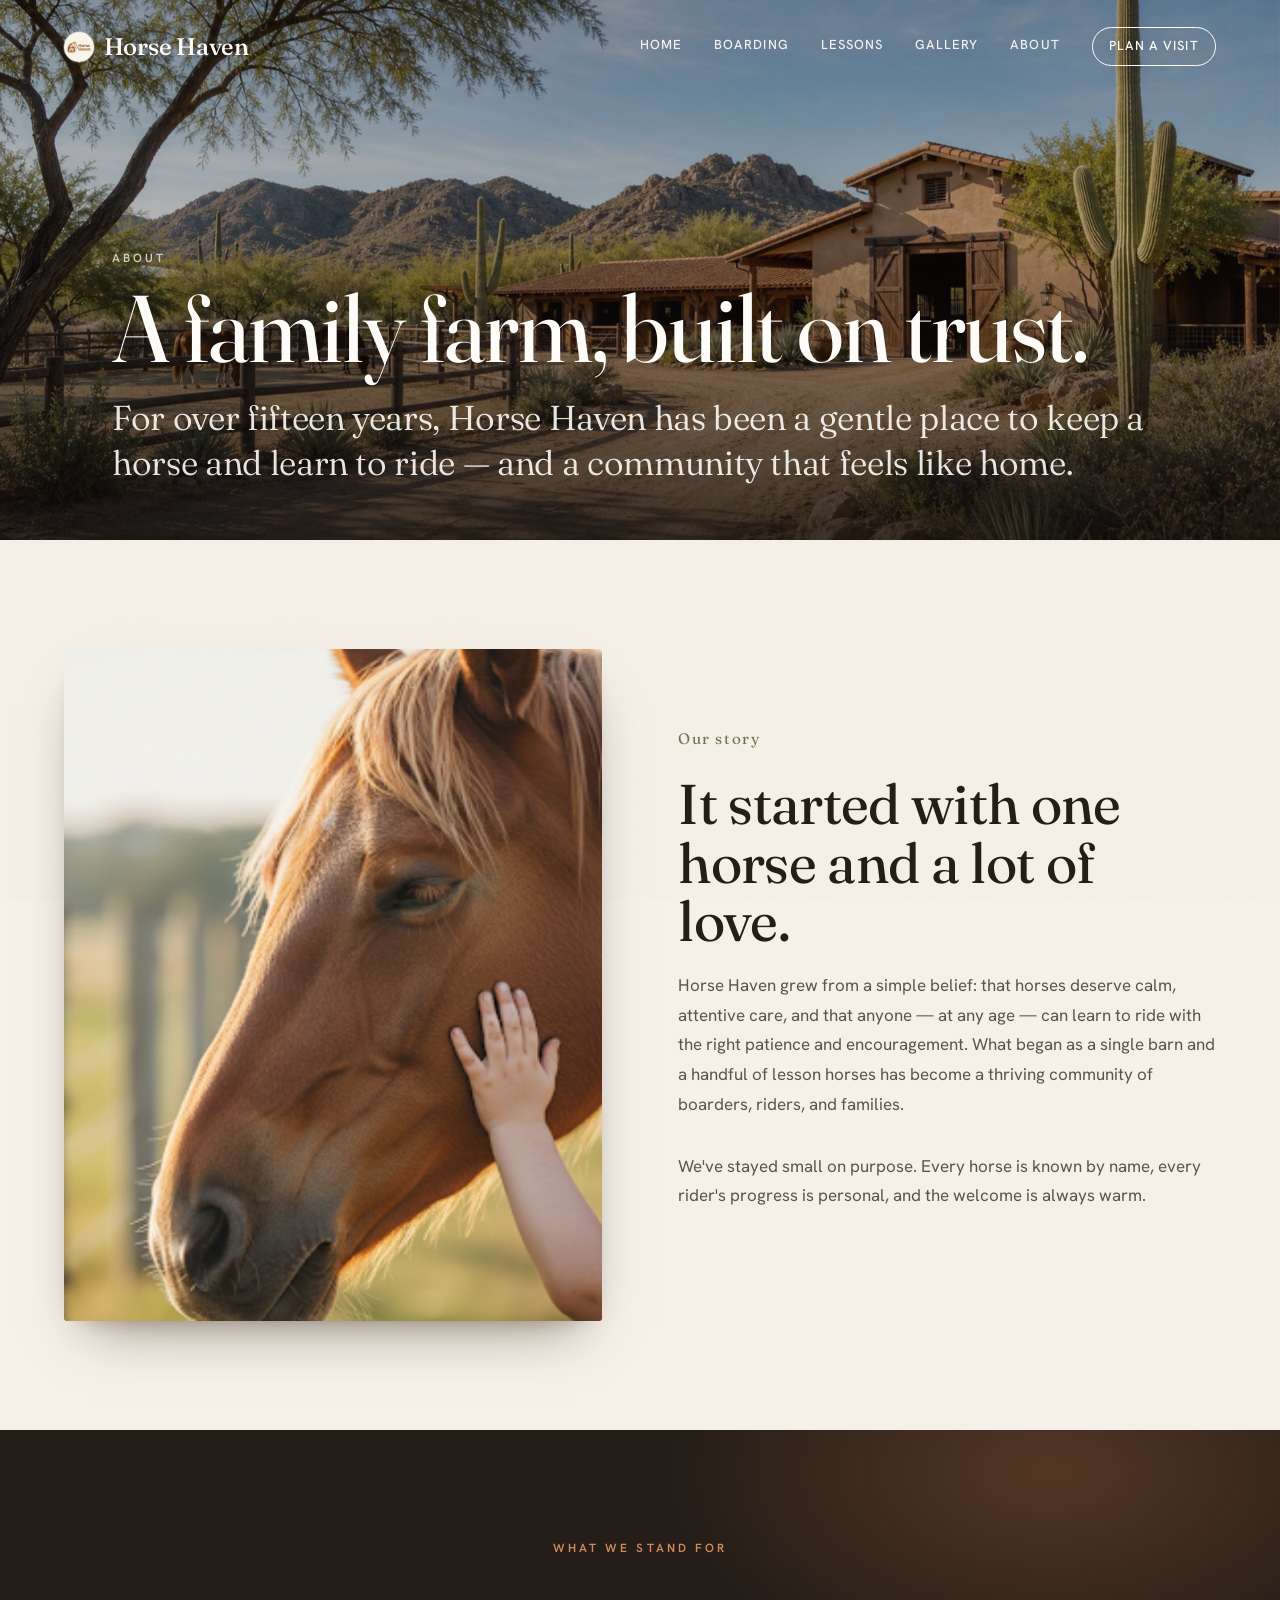
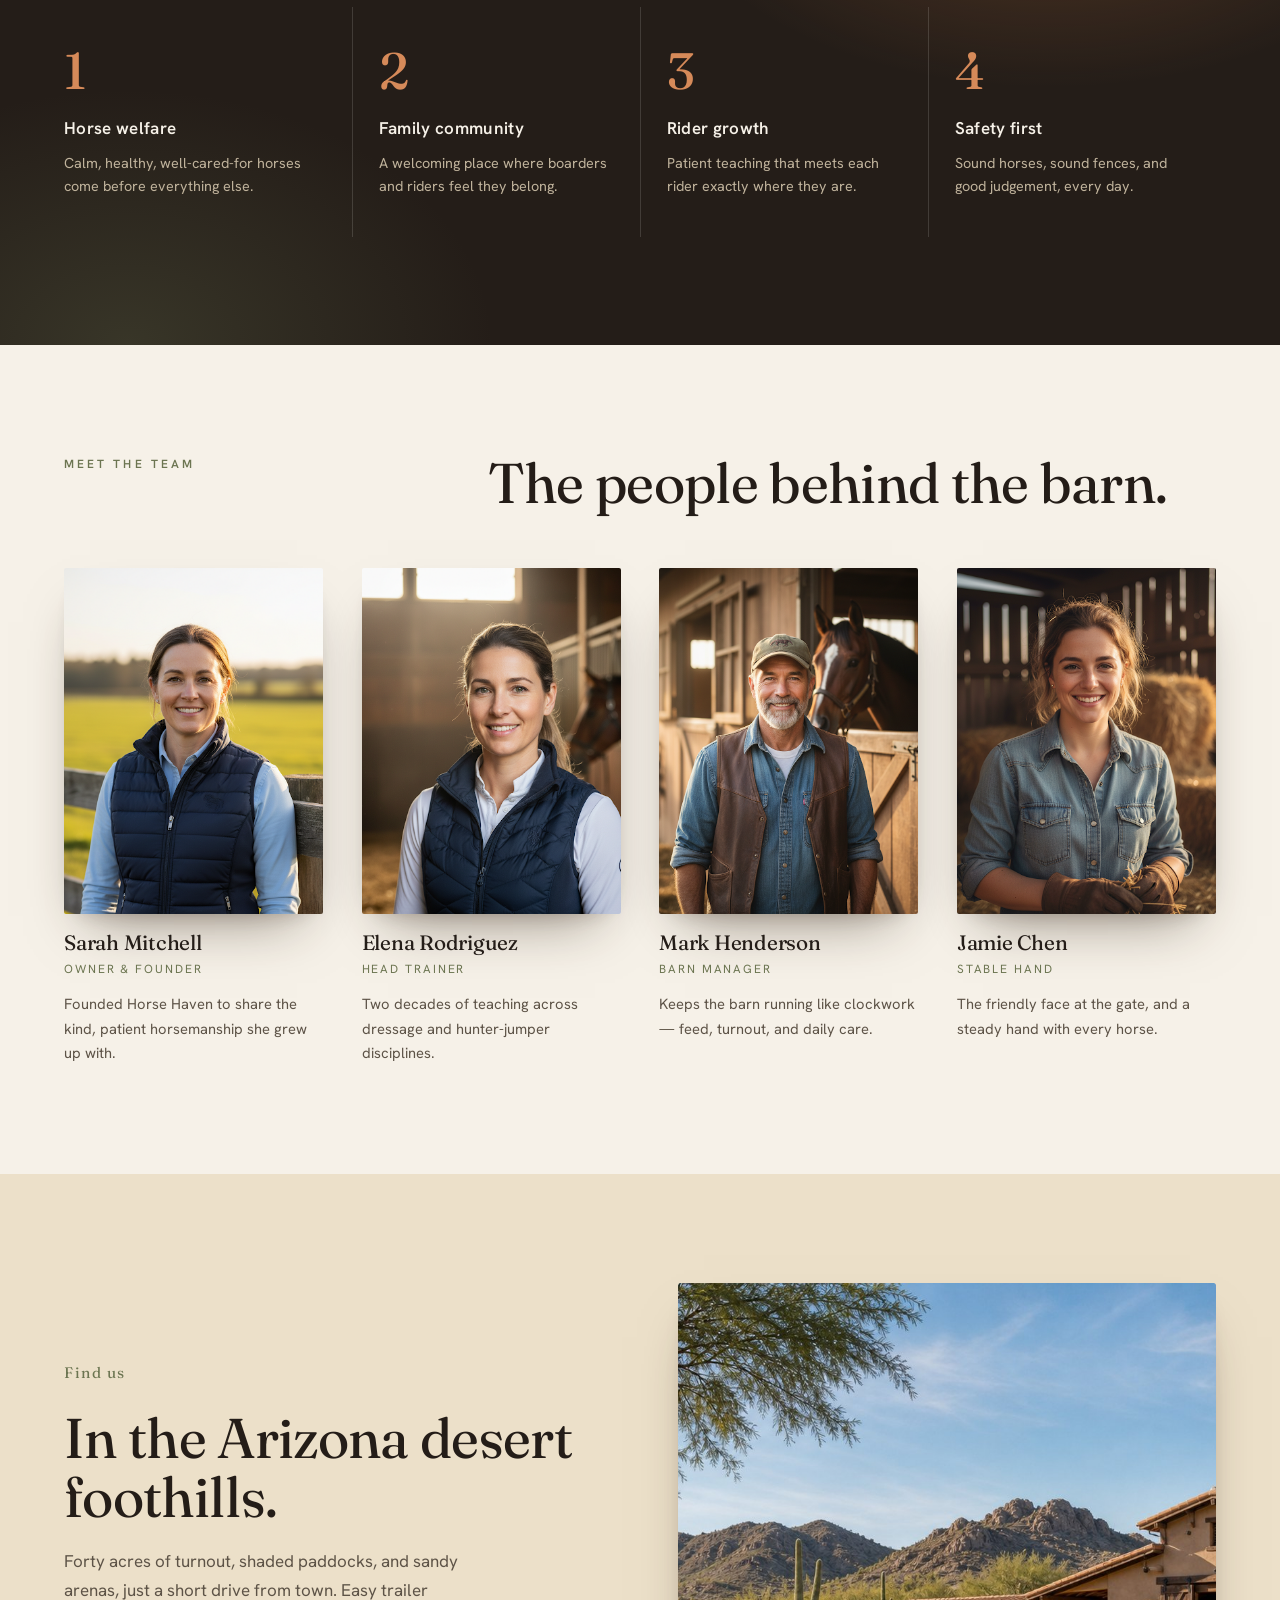
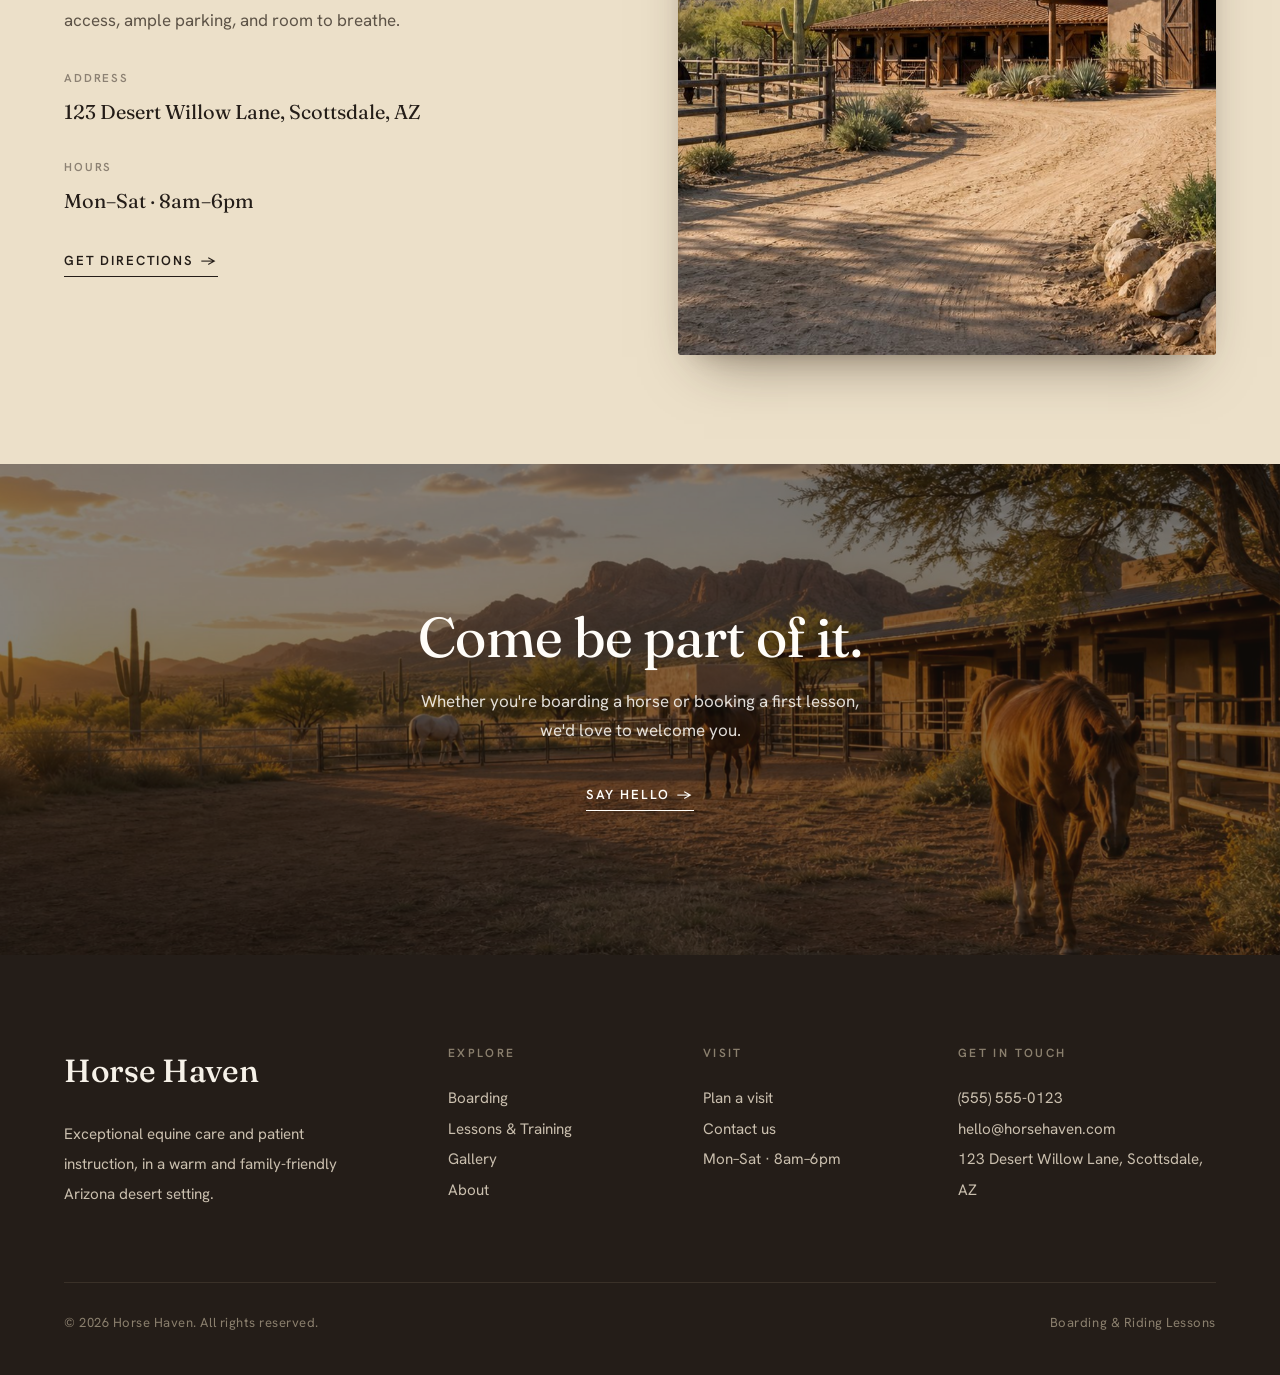
==== commit fc192623: "Add depth & motion: elevation, dark contrast bands, parallax, count-up Lift the flat editorial layou" ====
--- a/public/about.html
+++ b/public/about.html
@@ -51,7 +51,7 @@
 </section>
 
 <!-- VALUES -->
-<section class="section section--alt">
+<section class="section section--dark">
   <div class="container">
     <p class="eyebrow reveal" style="text-align:center; margin-bottom:3rem;">What we stand for</p>
     <div class="values">
--- a/public/assets/css/site.css
+++ b/public/assets/css/site.css
@@ -412,3 +412,103 @@
   .gallery { columns: 2 160px; column-gap: 10px; }
   .gallery figure { margin-bottom: 10px; }
 }
+
+/* ============================================================
+   v2 — LIFT: depth, atmosphere, color contrast, motion
+   ============================================================ */
+:root {
+  --clay:      #c0703f;   /* desert terracotta — warm pop / secondary accent */
+  --clay-soft: #d68a59;
+  --sand:      #ece0c9;   /* deeper cream so section alternation actually reads */
+  --shadow-img:  0 28px 55px -26px rgba(48,32,18,0.55), 0 10px 24px -18px rgba(48,32,18,0.40);
+  --shadow-soft: 0 20px 44px -30px rgba(48,32,18,0.50);
+  --shadow-head: 0 10px 30px -12px rgba(36,29,24,0.18);
+  /* tighter vertical rhythm — less blank space */
+  --section: clamp(4rem, 8.5vw, 7.5rem);
+}
+
+/* deeper alt fill for visible scroll contrast */
+.section--alt { background: var(--sand); }
+
+/* film grain — subtle tactile texture over the whole page */
+body::after {
+  content: ""; position: fixed; inset: 0; z-index: 200; pointer-events: none;
+  opacity: 0.05; mix-blend-mode: multiply;
+  background-image: url("data:image/svg+xml,%3Csvg xmlns='http://www.w3.org/2000/svg' width='160' height='160'%3E%3Cfilter id='n'%3E%3CfeTurbulence type='fractalNoise' baseFrequency='0.85' numOctaves='2' stitchTiles='stitch'/%3E%3C/filter%3E%3Crect width='100%25' height='100%25' filter='url(%23n)'/%3E%3C/svg%3E");
+}
+
+/* ---------- elevation on imagery (lift off the page) ----------
+   Shadow on the container (renders outside, never clipped);
+   overflow:hidden masks the inner image-zoom reveal. */
+.feature__media { box-shadow: var(--shadow-img); overflow: hidden; border-radius: var(--radius); }
+.member__photo { box-shadow: var(--shadow-img); }
+.gallery figure { box-shadow: var(--shadow-soft); }
+.ptable, .accordion { filter: none; }
+.site-header.solid { box-shadow: 0 1px 0 var(--line), 0 10px 30px -22px rgba(36,29,24,0.5); }
+
+/* ---------- full-bleed media: ken-burns + parallax overscan ---------- */
+.hero, .page-hero, .invite { overflow: hidden; }
+.hero__media, .page-hero__media, .invite__media { top: -8%; bottom: -8%; height: auto; will-change: transform; }
+@keyframes kenburns { from { transform: scale(1.14); } to { transform: scale(1); } }
+.js .hero__media img, .js .page-hero__media img {
+  animation: kenburns 7s var(--ease) both; transform-origin: 50% 42%;
+}
+
+/* ---------- richer reveals ---------- */
+.js .reveal { transform: translateY(30px); }
+/* image-reveal zoom: inner media eases from slightly scaled to rest */
+.js .reveal .feature__media img,
+.js .reveal.member .member__photo img { transform: scale(1.1); transition: transform 1.3s var(--ease); }
+.js .reveal.in .feature__media img,
+.js .reveal.in.member .member__photo img { transform: scale(1); }
+/* a touch more stagger range */
+.js [data-delay="3"] { transition-delay: .24s }
+.js [data-delay="4"] { transition-delay: .34s }
+
+/* ---------- contrasting DARK stat band ---------- */
+.section--dark { position: relative; overflow: hidden; background: var(--ink); color: #e8ddca; }
+.section--dark::before {            /* warm atmospheric glow */
+  content: ""; position: absolute; inset: 0; z-index: 0; pointer-events: none;
+  background:
+    radial-gradient(50% 70% at 82% 8%, rgba(192,112,63,0.30), transparent 60%),
+    radial-gradient(46% 80% at 10% 100%, rgba(108,117,81,0.28), transparent 62%);
+}
+.section--dark > * { position: relative; z-index: 1; }
+.section--dark h1, .section--dark h2, .section--dark h3 { color: var(--paper); }
+.section--dark p, .section--dark .values__d { color: #c0b39c; }
+.section--dark .eyebrow { color: var(--clay-soft); }
+.section--dark .values__n { color: var(--clay-soft); }
+.section--dark .values__item { border-color: rgba(255,253,249,0.14); }
+.section--dark .values__t { color: var(--paper); }
+.section--dark .rule { background: rgba(255,253,249,0.16); }
+.section--dark .link-arrow { color: var(--paper); }
+.section--dark .link-arrow::after { background: var(--paper); }
+
+/* slightly bolder stat numerals for presence */
+.values__n { font-weight: 460; letter-spacing: -0.02em; }
+
+/* ---------- header brand mark depth ---------- */
+.brand .mark { box-shadow: 0 4px 12px -4px rgba(0,0,0,0.4); }
+
+@media (prefers-reduced-motion: reduce) {
+  .js .hero__media img, .js .page-hero__media img { animation: none; }
+  .hero__media, .page-hero__media, .invite__media { top: 0; bottom: 0; transform: none !important; }
+}
+
+/* dark-section overrides for table / list / accordion / spec content */
+.section--dark .feature__index { color: var(--clay-soft); }
+.section--dark .ptable th, .section--dark .ptable td { color: #c0b39c; border-color: rgba(255,253,249,0.14); }
+.section--dark .ptable thead th { color: #9a8e79; }
+.section--dark .ptable .plan { color: var(--paper); }
+.section--dark .ptable tbody tr:last-child td { border-color: rgba(255,253,249,0.14); }
+.section--dark .ptable .num { color: var(--paper); }
+.section--dark .cols-list li { color: #e8ddca; border-color: rgba(255,253,249,0.14); }
+.section--dark .cols-list li::before { color: var(--clay-soft); }
+.section--dark .acc { border-color: rgba(255,253,249,0.14); }
+.section--dark .acc summary { color: var(--paper); }
+.section--dark .acc summary .pm { color: var(--clay-soft); }
+.section--dark .acc__body { color: #c0b39c; }
+.section--dark .accordion { border-color: rgba(255,253,249,0.14); }
+.section--dark .spec li { border-color: rgba(255,253,249,0.14); }
+.section--dark .spec .k { color: var(--paper); }
+.section--dark .spec .v { color: #9a8e79; }
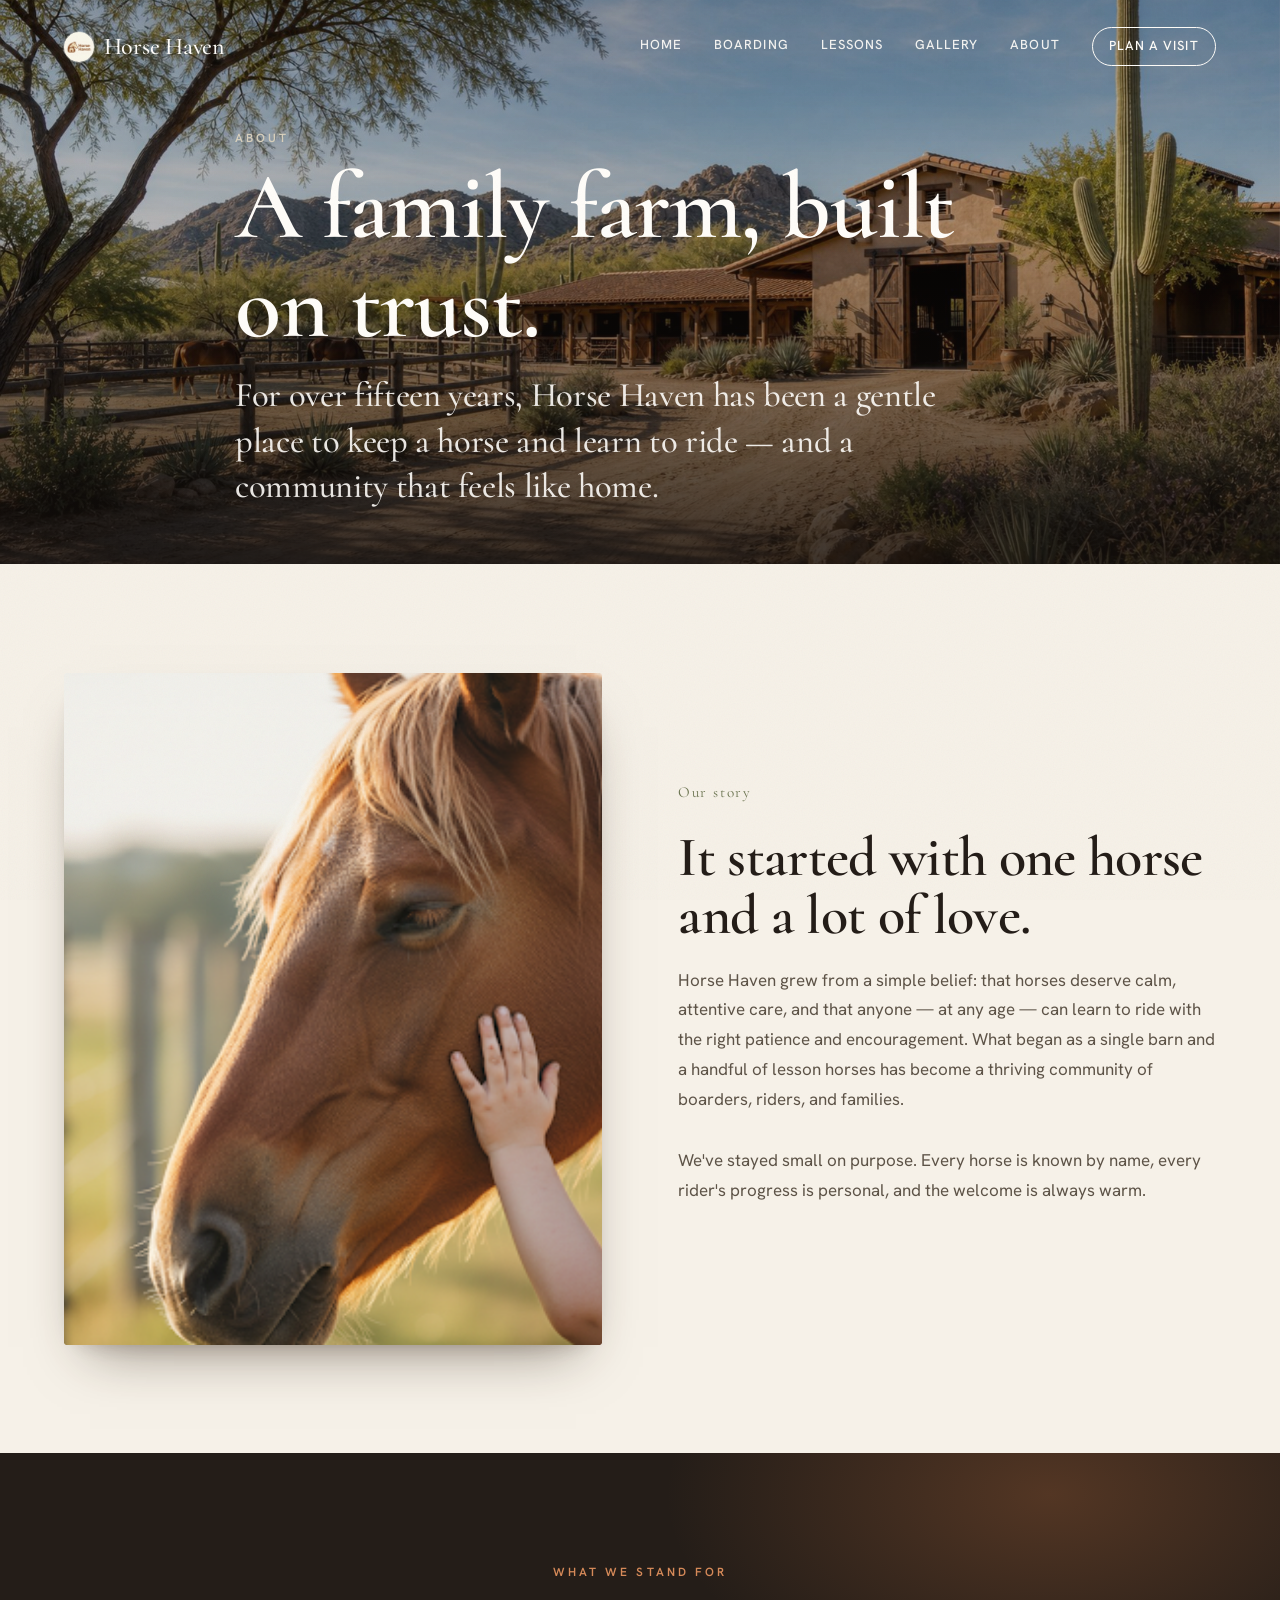
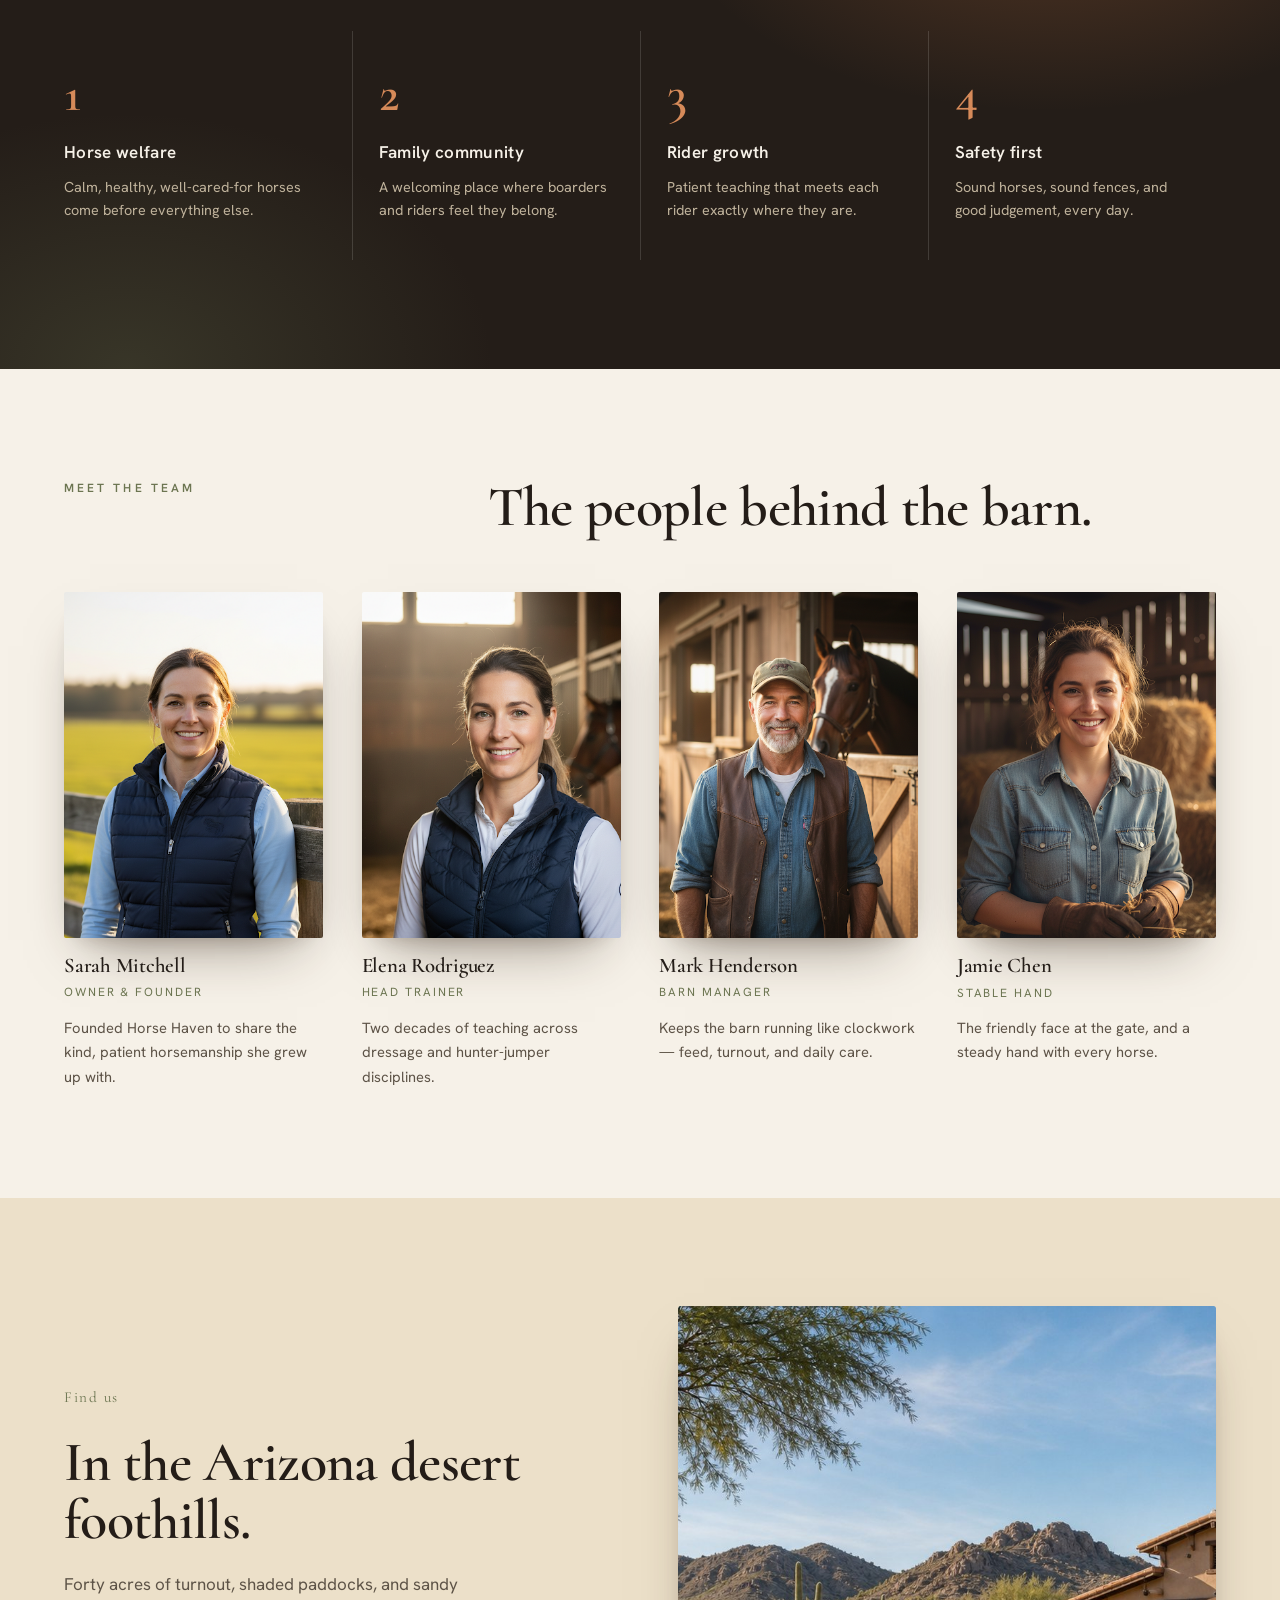
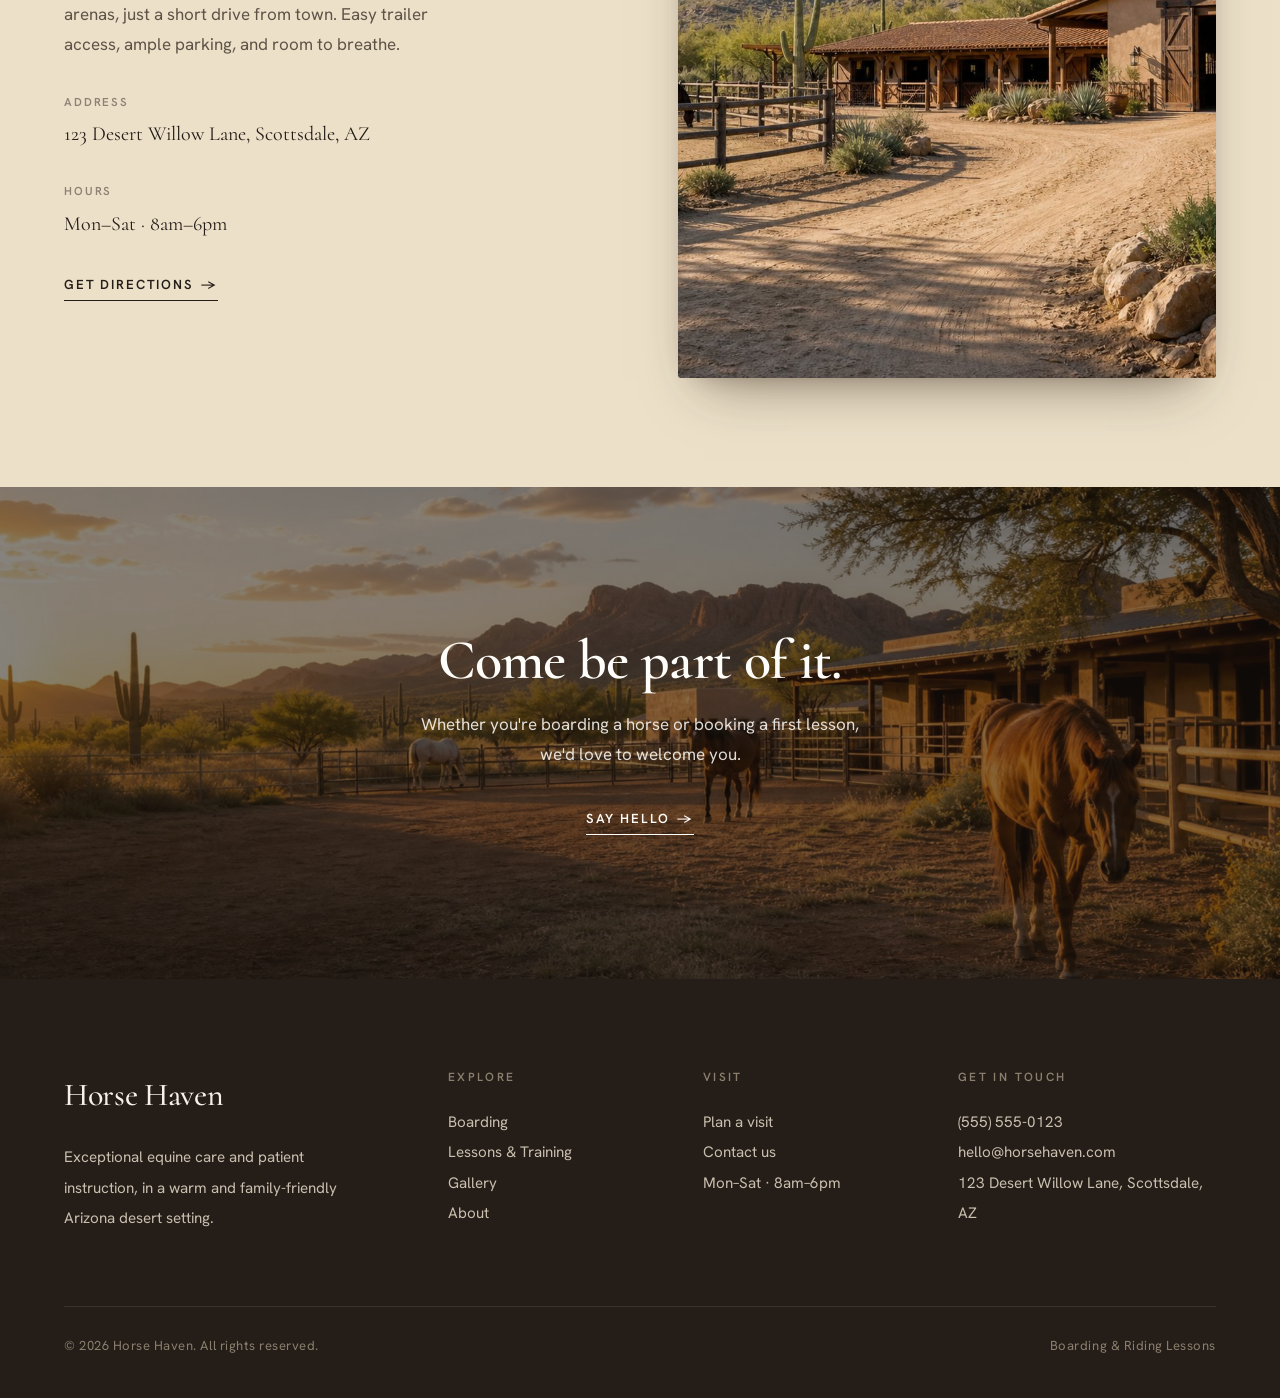
==== commit 598866bd: "Swap display serif Fraunces -> Cormorant Replace Fraunces (and its swashy lowercase f) with Cormoran" ====
--- a/public/about.html
+++ b/public/about.html
@@ -9,7 +9,7 @@
 <meta name="description" content="The story, values, and people behind Horse Haven — a warm, family-run Arizona stable offering boarding and riding lessons." />
 <link rel="preconnect" href="https://fonts.googleapis.com" />
 <link rel="preconnect" href="https://fonts.gstatic.com" crossorigin />
-<link href="https://fonts.googleapis.com/css2?family=Fraunces:ital,opsz,wght@0,9..144,300..560;1,9..144,300..500&family=Hanken+Grotesk:wght@300;400;500;600;700&display=swap" rel="stylesheet" />
+<link href="https://fonts.googleapis.com/css2?family=Cormorant:ital,wght@0,400;0,500;0,600;1,400;1,500&family=Hanken+Grotesk:wght@300;400;500;600;700&display=swap" rel="stylesheet" />
 <link rel="stylesheet" href="assets/css/site.css" />
 </head>
 <body>
--- a/public/assets/css/site.css
+++ b/public/assets/css/site.css
@@ -18,7 +18,7 @@
   --white:      #fffdf9;
 
   /* type */
-  --display: "Fraunces", Georgia, "Times New Roman", serif;
+  --display: "Cormorant", Georgia, "Times New Roman", serif;
   --sans: "Hanken Grotesk", -apple-system, BlinkMacSystemFont, sans-serif;
 
   /* metrics */
@@ -55,12 +55,12 @@
 .display, h1, h2, h3 {
   font-family: var(--display);
   font-optical-sizing: auto;
-  font-weight: 430;
+  font-weight: 600;
   line-height: 1.04;
   letter-spacing: -0.012em;
   color: var(--ink);
 }
-h1 { font-size: clamp(2.9rem, 7.4vw, 6.6rem); font-weight: 420; }
+h1 { font-size: clamp(2.9rem, 7.4vw, 6.6rem); font-weight: 600; }
 h2 { font-size: clamp(2rem, 4.4vw, 3.5rem); }
 h3 { font-size: clamp(1.4rem, 2.4vw, 2rem); }
 
@@ -74,7 +74,7 @@
 }
 .lead {
   font-family: var(--display);
-  font-weight: 360;
+  font-weight: 500;
   font-size: clamp(1.45rem, 2.7vw, 2.35rem);
   line-height: 1.32;
   letter-spacing: -0.01em;
@@ -188,7 +188,7 @@
 }
 .hero__inner { width: 100%; padding-bottom: clamp(3.5rem, 8vh, 7rem); padding-top: 8rem; }
 .hero h1 { color: var(--white); max-width: 16ch; margin-top: 0.7rem; }
-.hero .lead { color: rgba(255,253,249,0.9); margin-top: 1.6rem; max-width: 40ch; font-weight: 340; }
+.hero .lead { color: rgba(255,253,249,0.9); margin-top: 1.6rem; max-width: 40ch; font-weight: 500; }
 .hero__actions { display: flex; flex-wrap: wrap; gap: 1.4rem 2.4rem; margin-top: 2.6rem; align-items: center; }
 .hero .link-arrow { color: var(--white); }
 .hero .link-arrow::after { background: var(--white); }
@@ -236,7 +236,7 @@
 .quotes { display: grid; grid-template-columns: repeat(3, 1fr); gap: 0; }
 .quote { padding: clamp(1.6rem,3vw,2.6rem) clamp(1.2rem,2.4vw,2.4rem); border-left: 1px solid var(--line); }
 .quote:first-child { border-left: 0; padding-left: 0; }
-.quote__text { font-family: var(--display); font-weight: 360; font-style: italic; font-size: 1.28rem; line-height: 1.45; color: var(--ink); }
+.quote__text { font-family: var(--display); font-weight: 500; font-style: italic; font-size: 1.28rem; line-height: 1.45; color: var(--ink); }
 .quote__by { display: flex; align-items: center; gap: 0.8rem; margin-top: 1.6rem; }
 .quote__by img { width: 42px; height: 42px; border-radius: 50%; object-fit: cover; }
 .quote__name { font-weight: 600; font-size: 0.9rem; }
@@ -323,7 +323,7 @@
   background: linear-gradient(0deg, rgba(20,15,12,0.82) 0%, rgba(20,15,12,0.26) 58%, rgba(20,15,12,0.34) 100%); }
 .page-hero__inner { padding-bottom: clamp(2.5rem,6vh,4.5rem); padding-top: 8rem; }
 .page-hero h1 { color: var(--white); margin-top: 0.6rem; max-width: 18ch; }
-.page-hero .lead { color: rgba(255,253,249,0.9); max-width: 48ch; margin-top: 1.1rem; font-weight: 340; }
+.page-hero .lead { color: rgba(255,253,249,0.9); max-width: 48ch; margin-top: 1.1rem; font-weight: 500; }
 
 /* generic page intro */
 .page-intro { display: grid; grid-template-columns: 1fr 2.1fr; gap: clamp(2rem,6vw,6rem); }
@@ -485,7 +485,7 @@
 .section--dark .link-arrow::after { background: var(--paper); }
 
 /* slightly bolder stat numerals for presence */
-.values__n { font-weight: 460; letter-spacing: -0.02em; }
+.values__n { font-weight: 600; letter-spacing: -0.02em; }
 
 /* ---------- header brand mark depth ---------- */
 .brand .mark { box-shadow: 0 4px 12px -4px rgba(0,0,0,0.4); }
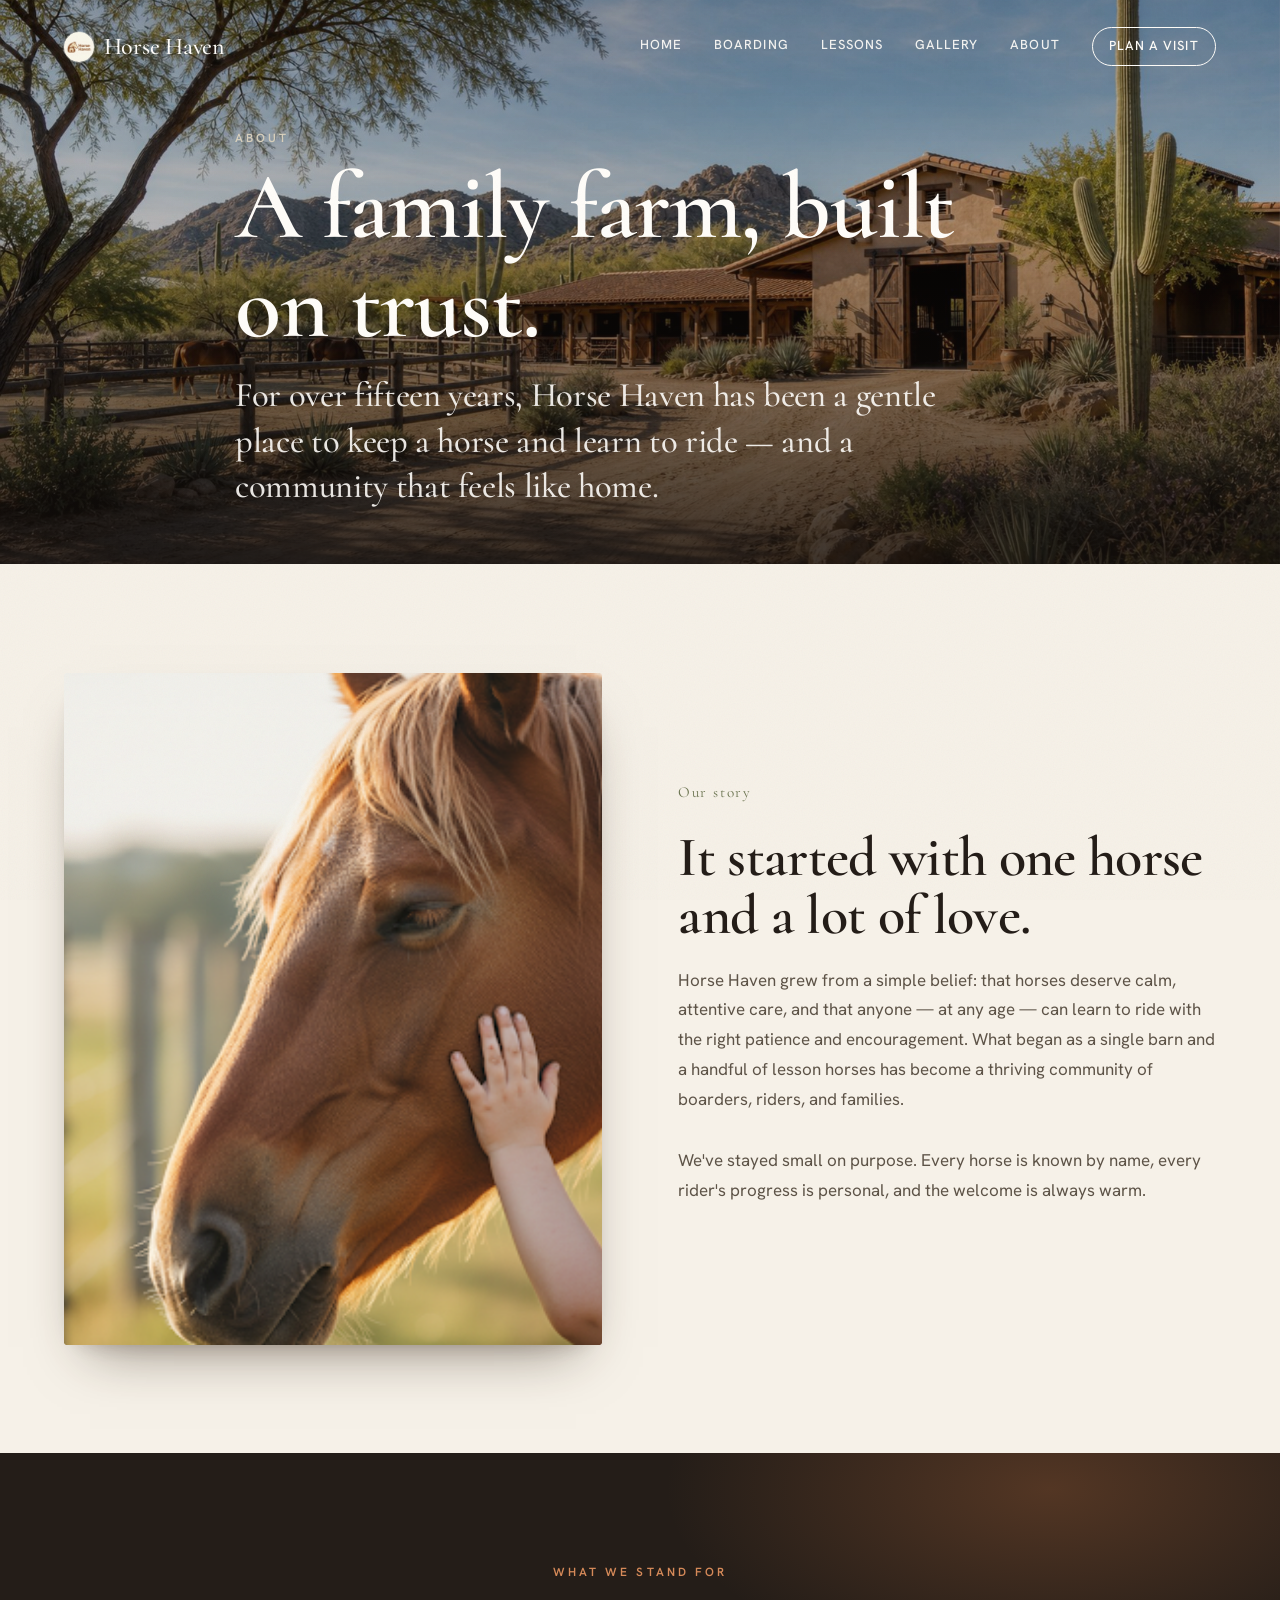
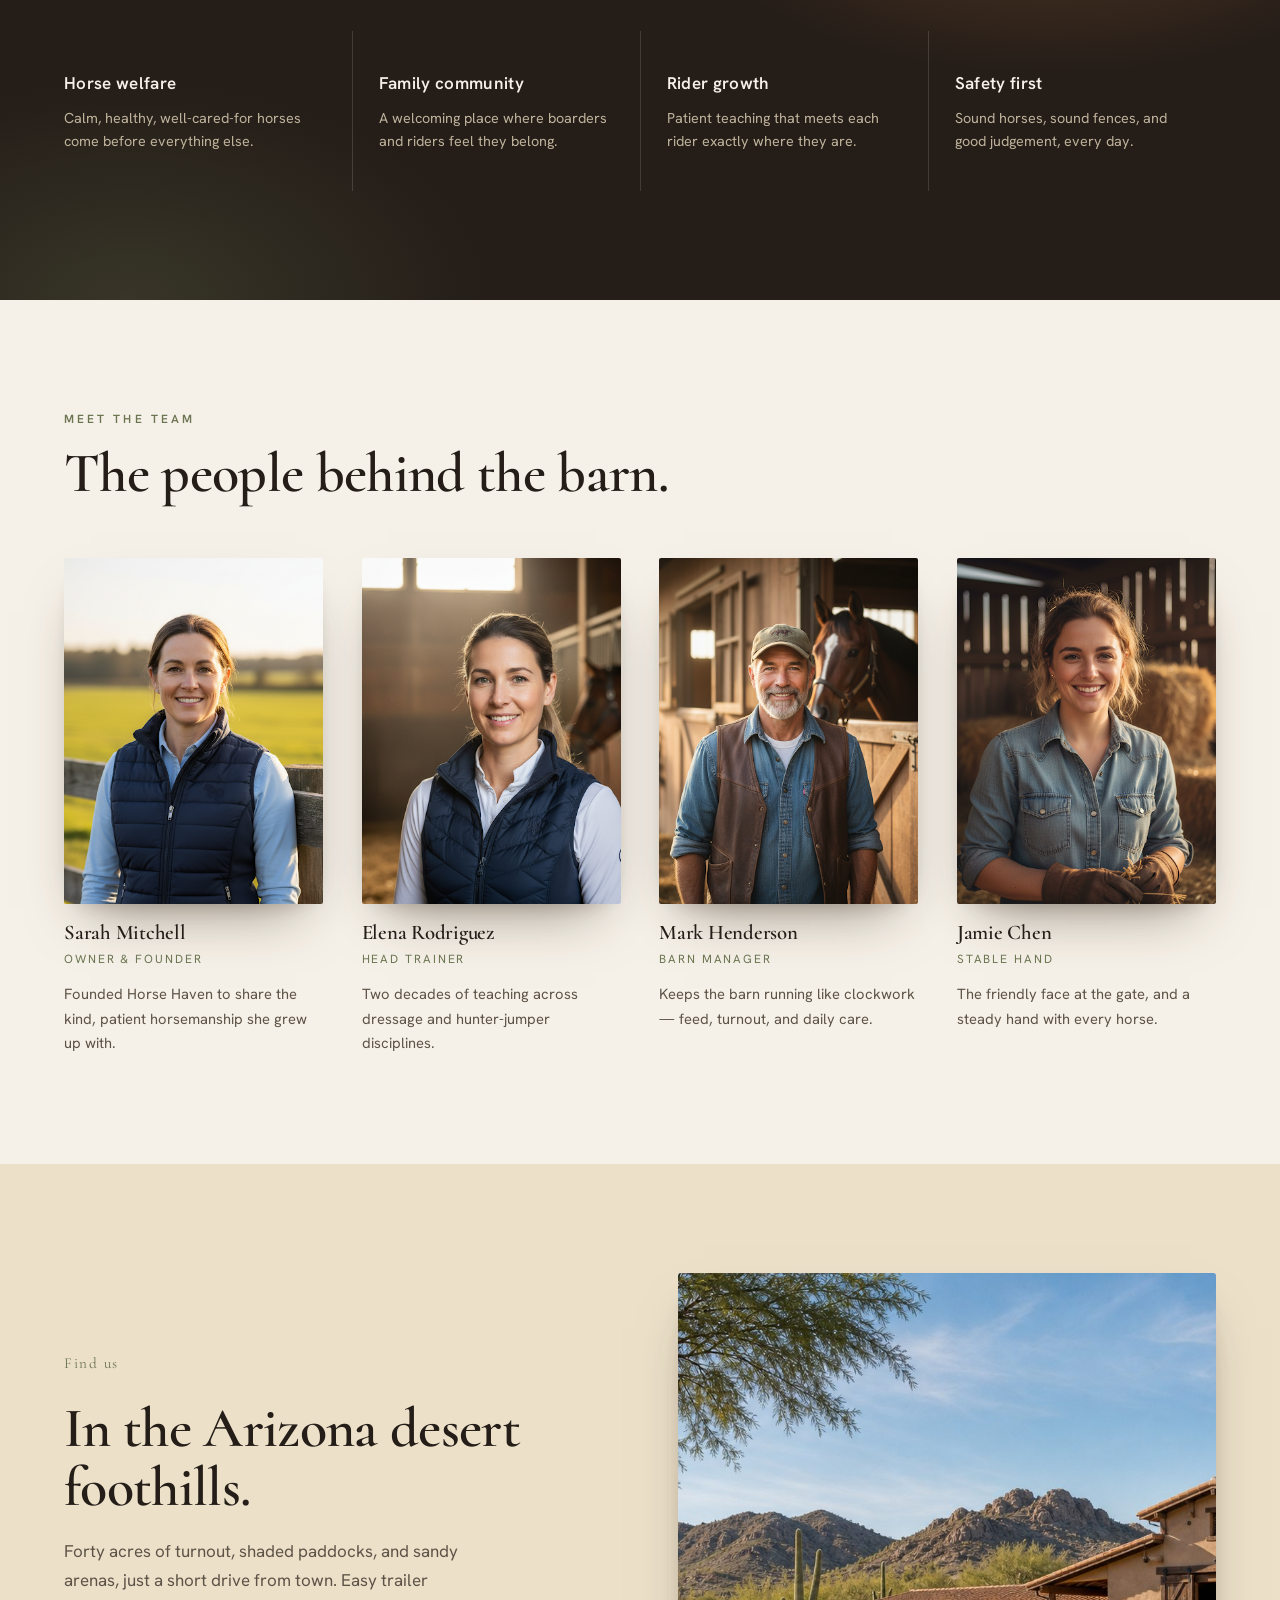
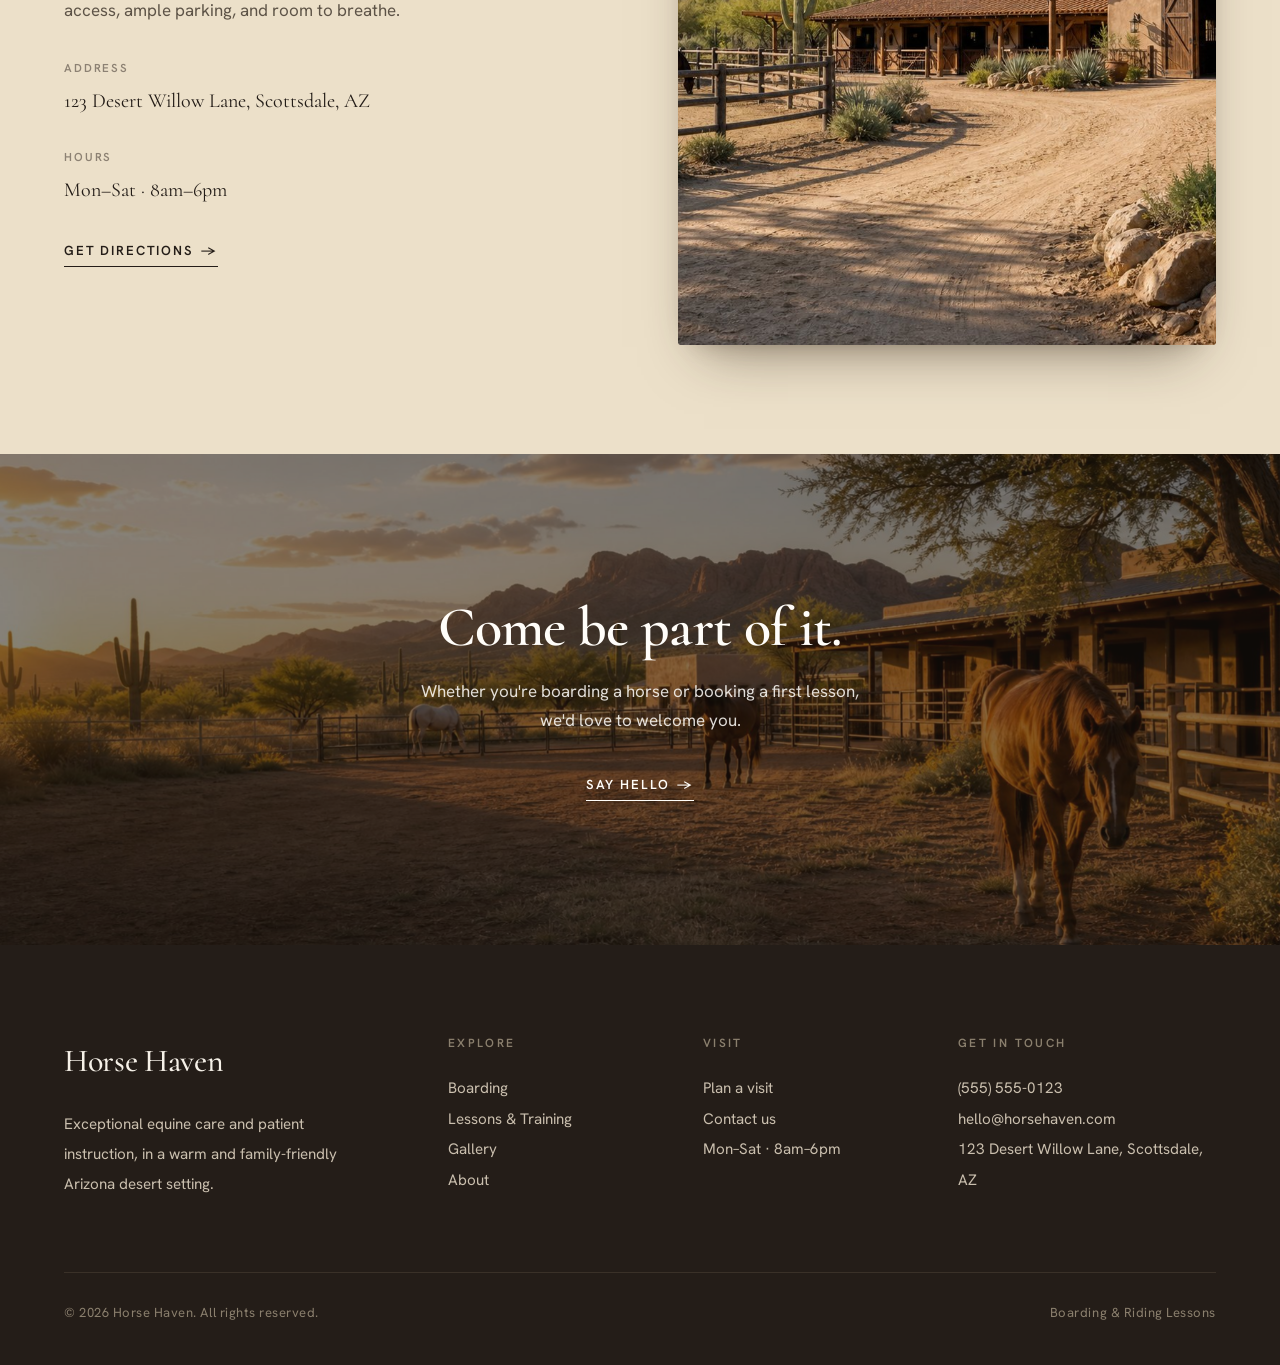
==== commit 6ee3bf72: "Remove AI-tell numbering (01 — / 02 —) from headers and step grids Strip the numbered "NN — Label" k" ====
--- a/public/about.html
+++ b/public/about.html
@@ -55,10 +55,10 @@
   <div class="container">
     <p class="eyebrow reveal" style="text-align:center; margin-bottom:3rem;">What we stand for</p>
     <div class="values">
-      <div class="values__item reveal"><div class="values__n">01</div><div class="values__t">Horse welfare</div><p class="values__d">Calm, healthy, well-cared-for horses come before everything else.</p></div>
-      <div class="values__item reveal" data-delay="1"><div class="values__n">02</div><div class="values__t">Family community</div><p class="values__d">A welcoming place where boarders and riders feel they belong.</p></div>
-      <div class="values__item reveal" data-delay="2"><div class="values__n">03</div><div class="values__t">Rider growth</div><p class="values__d">Patient teaching that meets each rider exactly where they are.</p></div>
-      <div class="values__item reveal" data-delay="3"><div class="values__n">04</div><div class="values__t">Safety first</div><p class="values__d">Sound horses, sound fences, and good judgement, every day.</p></div>
+      <div class="values__item reveal"><div class="values__t">Horse welfare</div><p class="values__d">Calm, healthy, well-cared-for horses come before everything else.</p></div>
+      <div class="values__item reveal" data-delay="1"><div class="values__t">Family community</div><p class="values__d">A welcoming place where boarders and riders feel they belong.</p></div>
+      <div class="values__item reveal" data-delay="2"><div class="values__t">Rider growth</div><p class="values__d">Patient teaching that meets each rider exactly where they are.</p></div>
+      <div class="values__item reveal" data-delay="3"><div class="values__t">Safety first</div><p class="values__d">Sound horses, sound fences, and good judgement, every day.</p></div>
     </div>
   </div>
 </section>
--- a/public/assets/css/site.css
+++ b/public/assets/css/site.css
@@ -512,3 +512,34 @@
 .section--dark .spec li { border-color: rgba(255,253,249,0.14); }
 .section--dark .spec .k { color: var(--paper); }
 .section--dark .spec .v { color: #9a8e79; }
+
+/* ============================================================
+   v3 — kill lone text blocks: centered statements + stacked headers
+   ============================================================ */
+/* centered manifesto / intro statement (no lopsided blank column) */
+.statement__inner { max-width: 50ch; margin-inline: auto; text-align: center; }
+.statement__inner .eyebrow { color: var(--accent); }
+.statement__text {
+  font-family: var(--display); font-weight: 500;
+  font-size: clamp(1.7rem, 3.4vw, 2.75rem); line-height: 1.3;
+  letter-spacing: -0.01em; color: var(--ink); margin-top: 1.5rem;
+}
+.statement__text em { font-style: italic; color: var(--accent-deep); }
+.statement__sig {
+  font-family: var(--display); font-style: italic; font-size: 1.2rem;
+  color: var(--ink-faint); margin-top: 1.9rem;
+}
+.section--dark .statement__text { color: var(--paper); }
+.section--dark .statement__text em { color: var(--clay-soft); }
+
+/* section headers: stack eyebrow above heading — no empty side column */
+.page-intro { display: block; }
+.page-intro > .eyebrow { display: block; margin-bottom: 0.9rem; }
+
+/* v3.1 — widen statement so it fills the row (ch measured against tiny base
+   font was far too narrow); tune size for a confident 3–4 line block */
+.statement__inner { max-width: 52rem; }
+.statement__text { font-size: clamp(1.55rem, 3vw, 2.4rem); line-height: 1.26; }
+
+/* v3.2 — value items without a numeral: title leads, no stray top gap */
+.values__item > .values__t:first-child { margin-top: 0; }
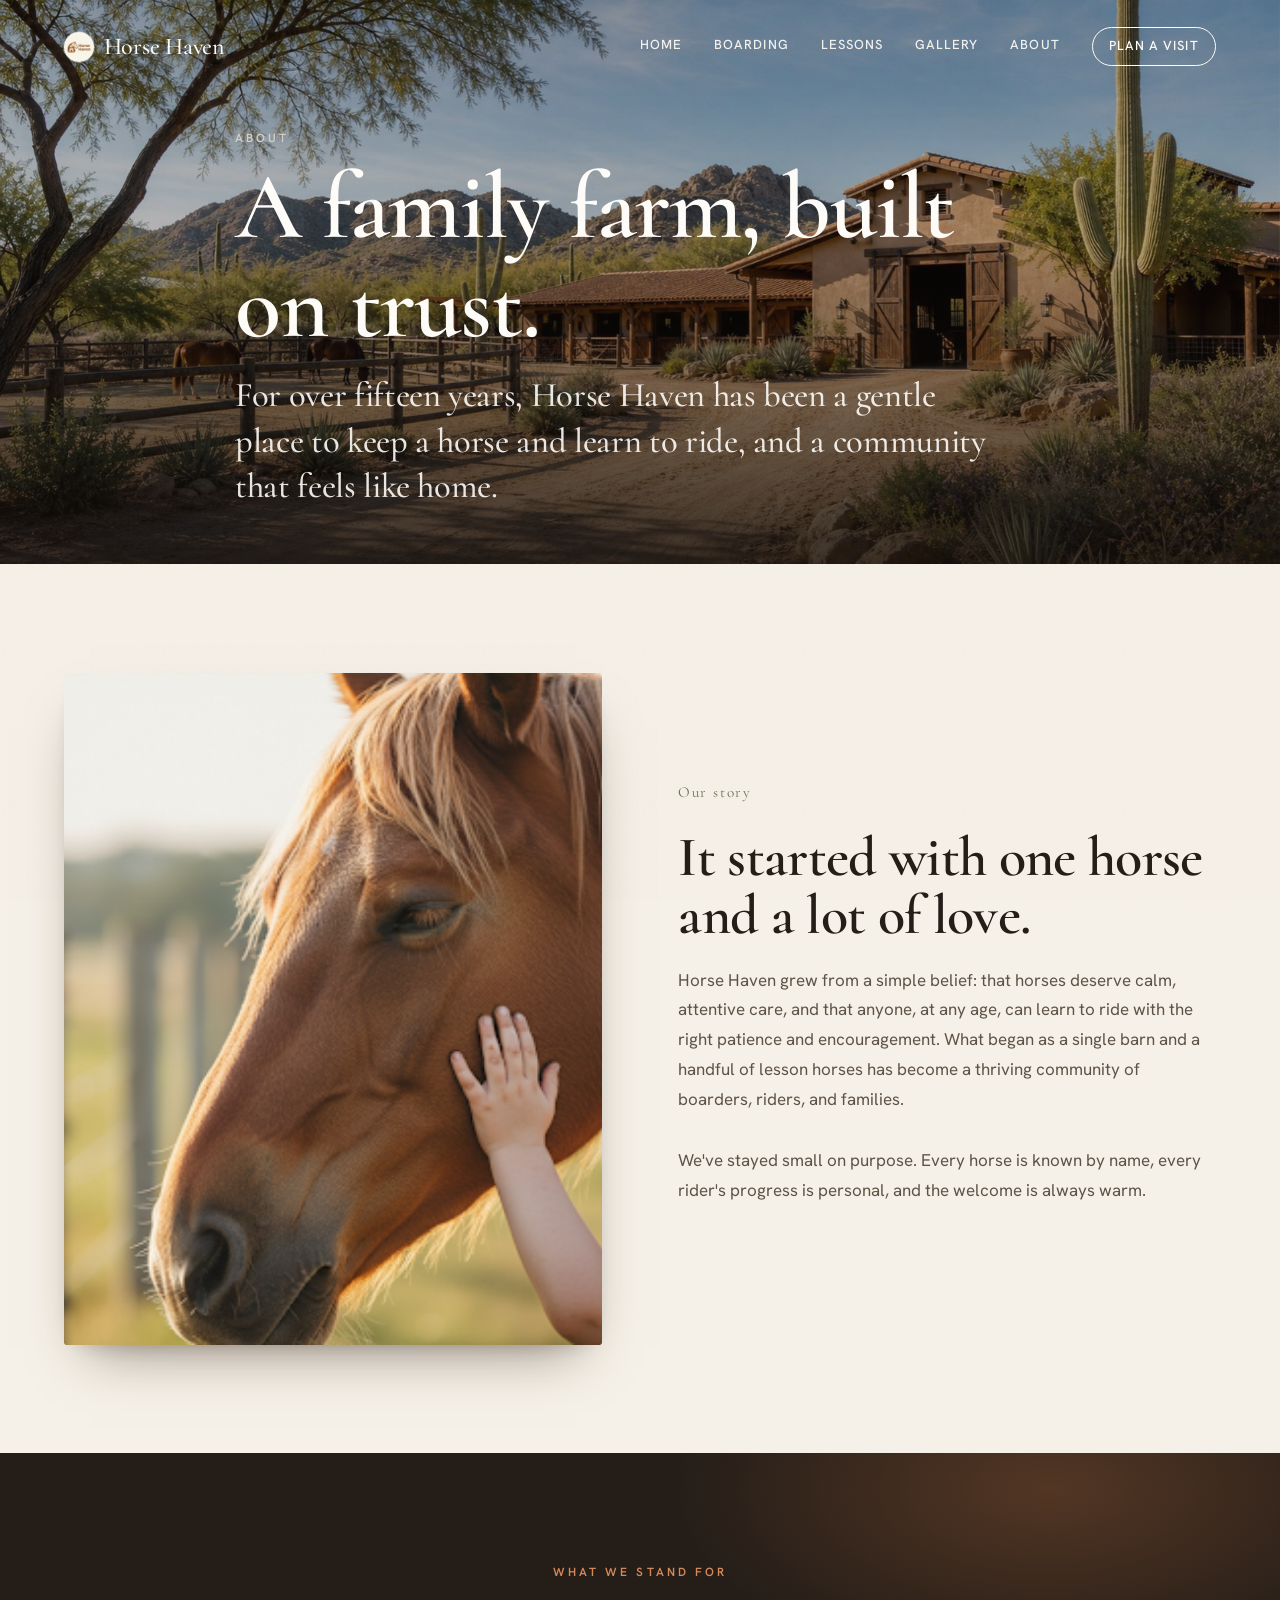
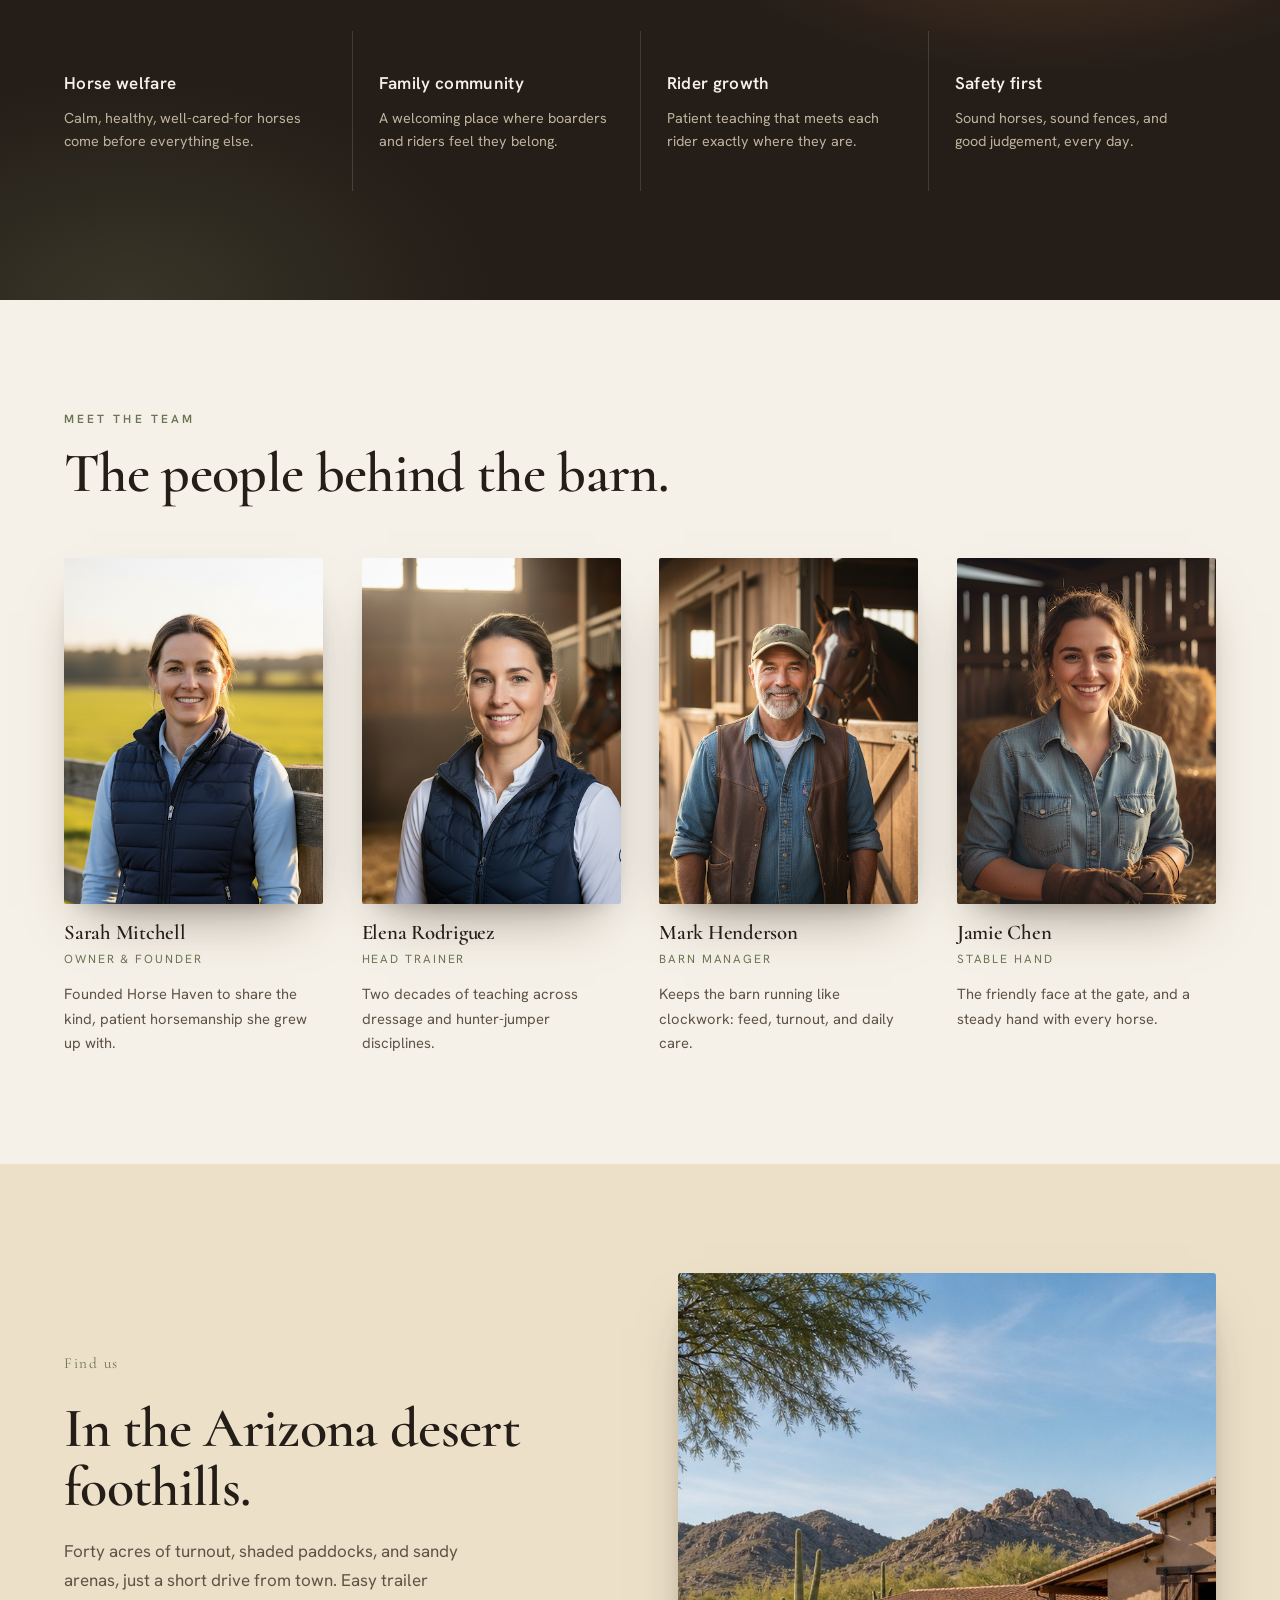
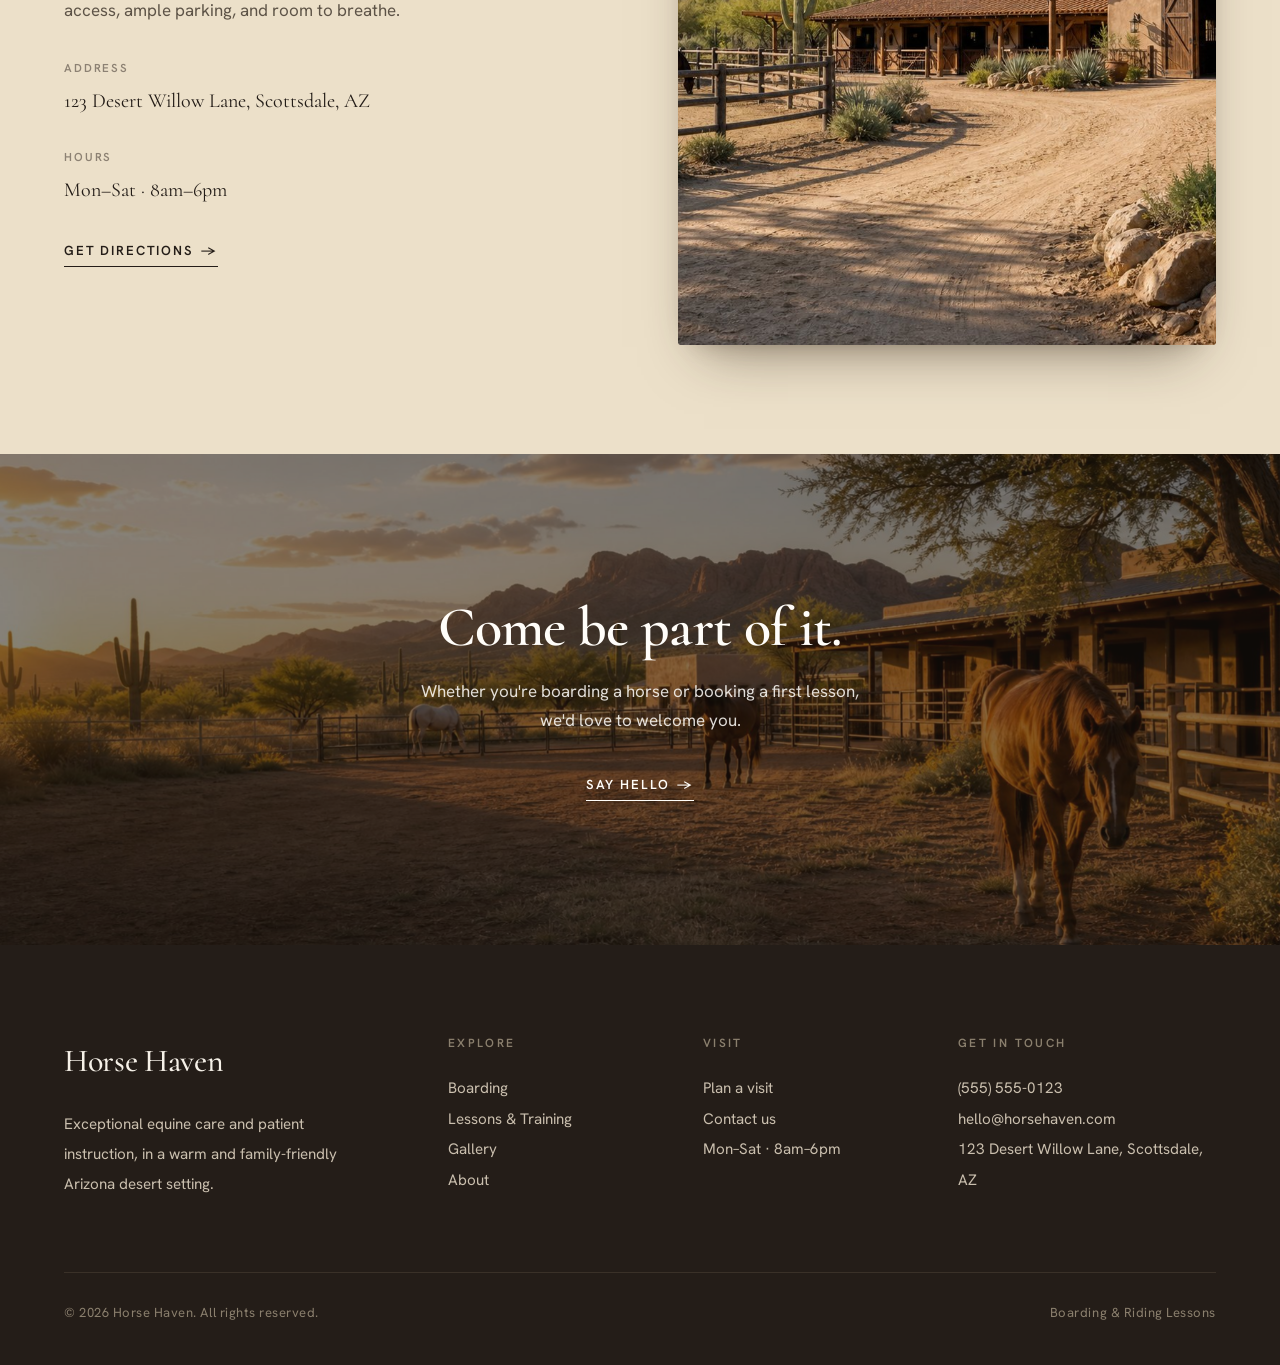
==== commit a4434cf4: "Remove em dashes site-wide (AI tell) Rewrite copy that leaned on em dashes with natural punctuation " ====
--- a/public/about.html
+++ b/public/about.html
@@ -5,8 +5,8 @@
 <script>document.documentElement.classList.add('js');</script>
 <link rel="icon" type="image/jpeg" href="assets/logo.jpg" />
 <meta name="viewport" content="width=device-width, initial-scale=1.0" />
-<title>About — Horse Haven</title>
-<meta name="description" content="The story, values, and people behind Horse Haven — a warm, family-run Arizona stable offering boarding and riding lessons." />
+<title>About · Horse Haven</title>
+<meta name="description" content="The story, values, and people behind Horse Haven: a warm, family-run Arizona stable offering boarding and riding lessons." />
 <link rel="preconnect" href="https://fonts.googleapis.com" />
 <link rel="preconnect" href="https://fonts.gstatic.com" crossorigin />
 <link href="https://fonts.googleapis.com/css2?family=Cormorant:ital,wght@0,400;0,500;0,600;1,400;1,500&family=Hanken+Grotesk:wght@300;400;500;600;700&display=swap" rel="stylesheet" />
@@ -33,7 +33,7 @@
   <div class="container page-hero__inner">
     <p class="eyebrow reveal" style="color:#d8d0bd">About</p>
     <h1 class="reveal" data-delay="1">A family farm, built on trust.</h1>
-    <p class="lead reveal" data-delay="2">For over fifteen years, Horse Haven has been a gentle place to keep a horse and learn to ride — and a community that feels like home.</p>
+    <p class="lead reveal" data-delay="2">For over fifteen years, Horse Haven has been a gentle place to keep a horse and learn to ride, and a community that feels like home.</p>
   </div>
 </section>
 
@@ -44,7 +44,7 @@
     <div class="split__body reveal" data-delay="1">
       <span class="feature__index">Our story</span>
       <h2>It started with one horse and a lot of love.</h2>
-      <p class="measure-wide">Horse Haven grew from a simple belief: that horses deserve calm, attentive care, and that anyone — at any age — can learn to ride with the right patience and encouragement. What began as a single barn and a handful of lesson horses has become a thriving community of boarders, riders, and families.</p>
+      <p class="measure-wide">Horse Haven grew from a simple belief: that horses deserve calm, attentive care, and that anyone, at any age, can learn to ride with the right patience and encouragement. What began as a single barn and a handful of lesson horses has become a thriving community of boarders, riders, and families.</p>
       <p class="measure-wide" style="margin-top:1.2rem;">We've stayed small on purpose. Every horse is known by name, every rider's progress is personal, and the welcome is always warm.</p>
     </div>
   </div>
@@ -87,7 +87,7 @@
         <div class="member__photo"><img src="assets/img/img-655cc666ae83.jpg" alt="Mark Henderson, Barn Manager" /></div>
         <h3 class="member__name">Mark Henderson</h3>
         <p class="member__role">Barn Manager</p>
-        <p class="member__bio">Keeps the barn running like clockwork — feed, turnout, and daily care.</p>
+        <p class="member__bio">Keeps the barn running like clockwork: feed, turnout, and daily care.</p>
       </article>
       <article class="member reveal" data-delay="3">
         <div class="member__photo"><img src="assets/img/img-e606af43bfdf.jpg" alt="Jamie Chen, Stable Hand" /></div>
--- a/public/assets/css/site.css
+++ b/public/assets/css/site.css
@@ -335,7 +335,7 @@
 .cols-list { columns: 2; column-gap: clamp(2rem,5vw,4.5rem); }
 .cols-list li { padding: 0.9rem 0; border-top: 1px solid var(--line); break-inside: avoid;
   display: flex; gap: 0.8rem; align-items: baseline; color: var(--ink); font-size: 0.98rem; }
-.cols-list li::before { content: "—"; color: var(--accent); }
+.cols-list li::before { content: "–"; color: var(--accent); }
 
 /* pricing table */
 .ptable { width: 100%; border-collapse: collapse; }
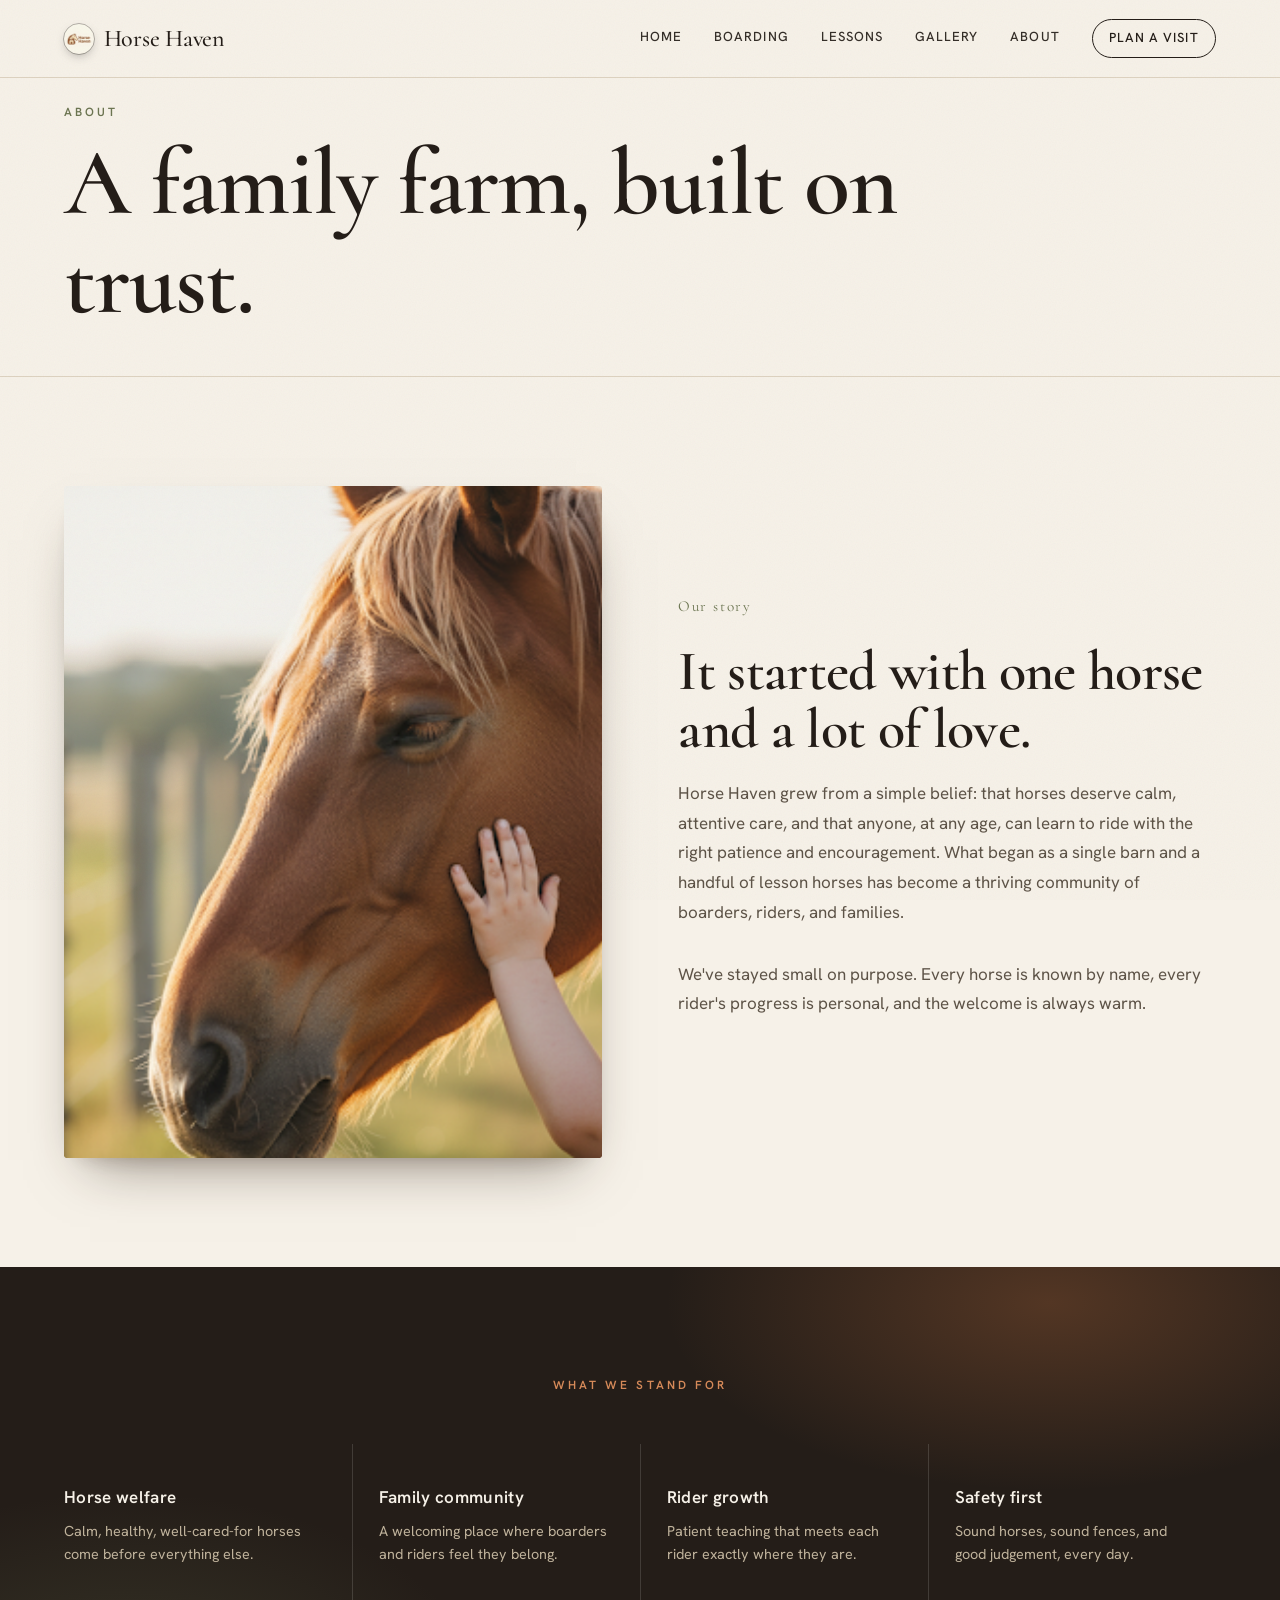
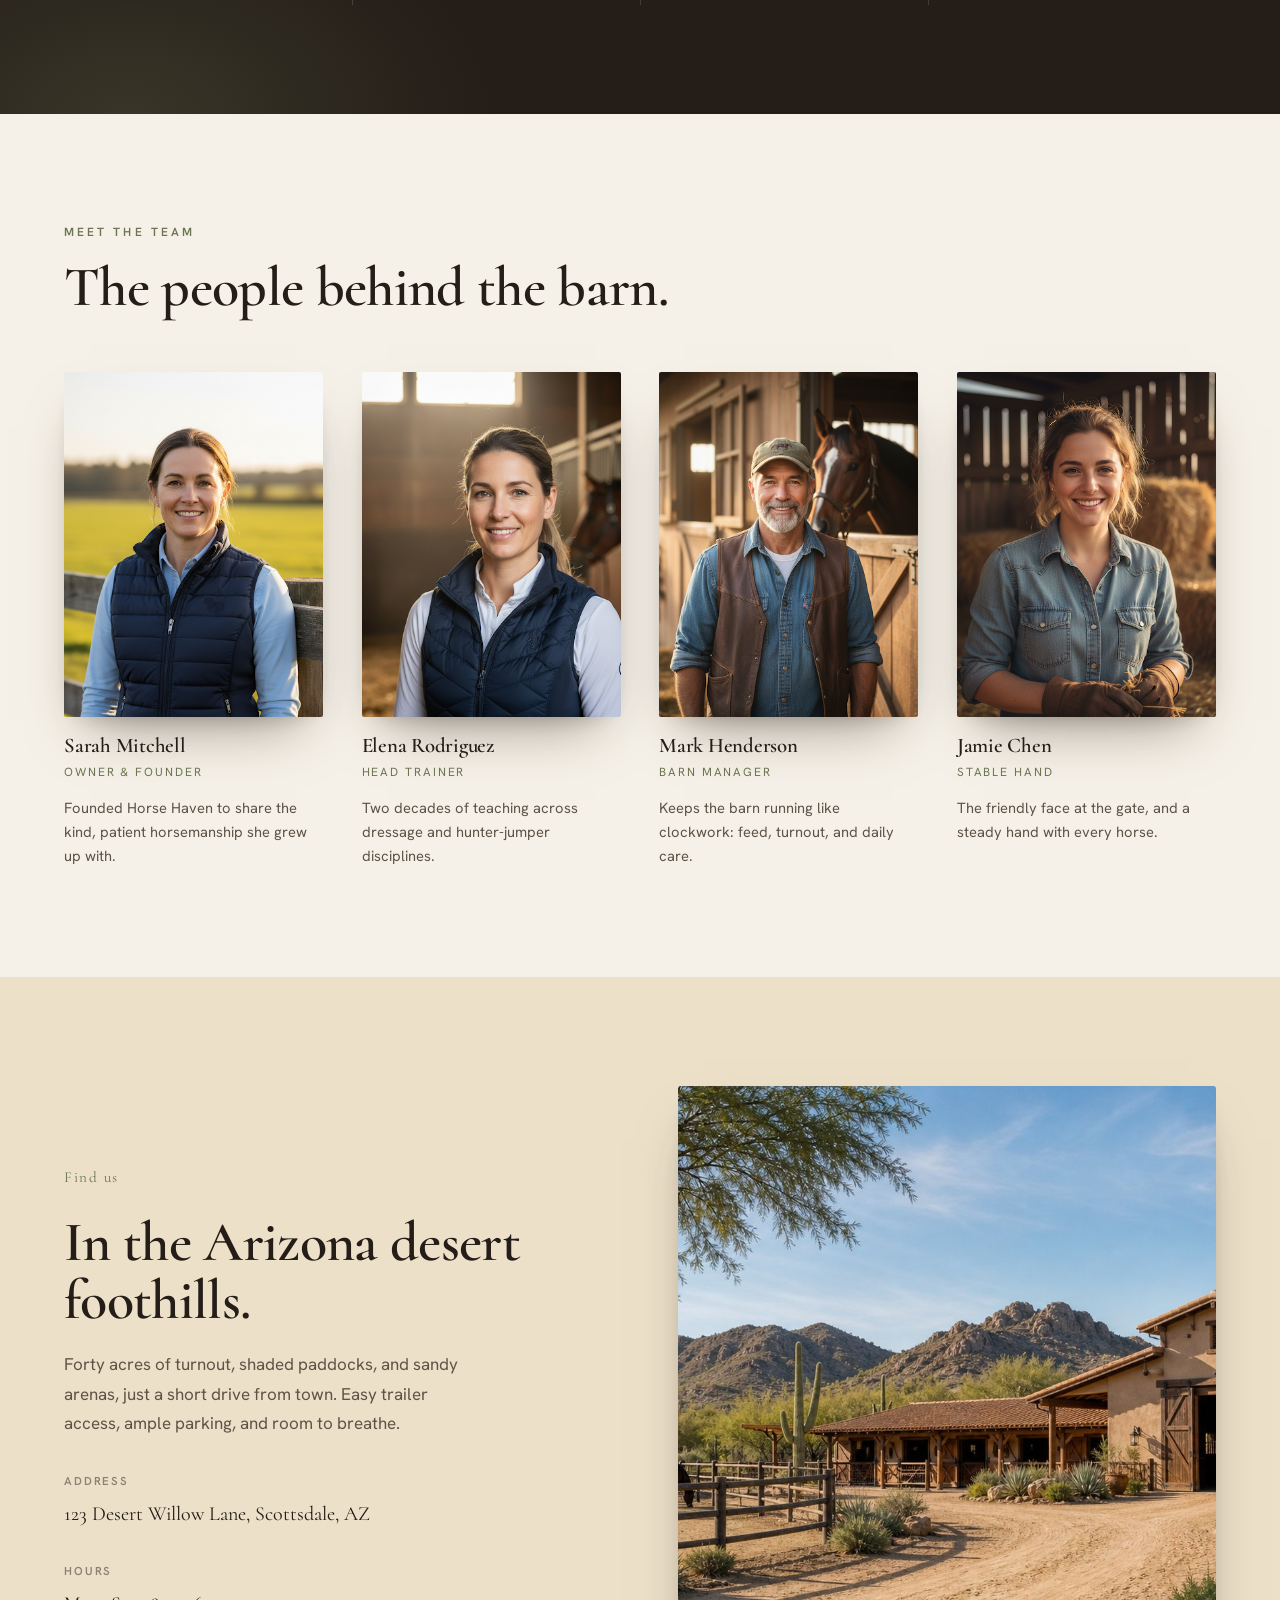
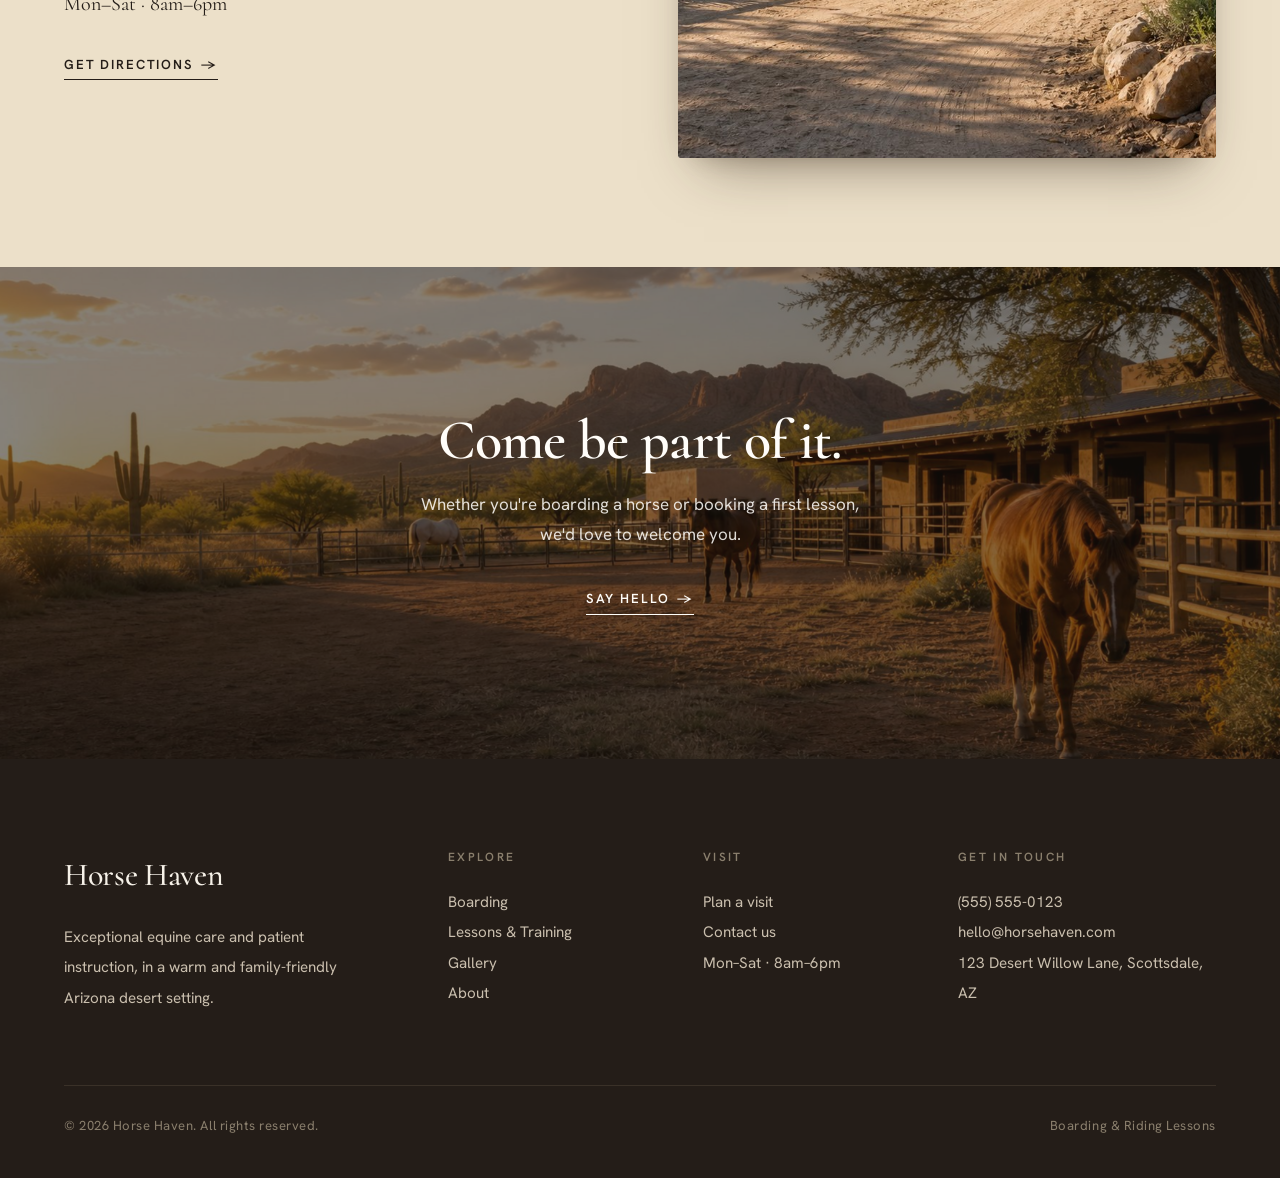
==== commit 9e980a81: "Drop redundant inner-page image heroes for compact text headers The Boarding/Lessons/Gallery/About/C" ====
--- a/public/about.html
+++ b/public/about.html
@@ -12,7 +12,7 @@
 <link href="https://fonts.googleapis.com/css2?family=Cormorant:ital,wght@0,400;0,500;0,600;1,400;1,500&family=Hanken+Grotesk:wght@300;400;500;600;700&display=swap" rel="stylesheet" />
 <link rel="stylesheet" href="assets/css/site.css" />
 </head>
-<body>
+<body class="no-hero">
 
 <header class="site-header">
   <a class="brand" href="index.html"><img class="mark" src="assets/logo.jpg" alt="" /> Horse Haven</a>
@@ -27,13 +27,11 @@
   </nav>
 </header>
 
-<!-- PAGE HERO -->
-<section class="page-hero">
-  <div class="page-hero__media"><img src="assets/img/horse-haven-arizona-farm-exterior.jpg" alt="Horse Haven in the Arizona morning sun" /></div>
-  <div class="container page-hero__inner">
-    <p class="eyebrow reveal" style="color:#d8d0bd">About</p>
+<!-- PAGE HEADER -->
+<section class="page-head">
+  <div class="container">
+    <p class="eyebrow reveal">About</p>
     <h1 class="reveal" data-delay="1">A family farm, built on trust.</h1>
-    <p class="lead reveal" data-delay="2">For over fifteen years, Horse Haven has been a gentle place to keep a horse and learn to ride, and a community that feels like home.</p>
   </div>
 </section>
 
--- a/public/assets/css/site.css
+++ b/public/assets/css/site.css
@@ -543,3 +543,26 @@
 
 /* v3.2 — value items without a numeral: title leads, no stray top gap */
 .values__item > .values__t:first-child { margin-top: 0; }
+
+/* ============================================================
+   v4 — compact page header (replaces redundant inner-page image heroes)
+   ============================================================ */
+.page-head {
+  padding-top: clamp(6rem, 8vw, 7.5rem);   /* clears the fixed header */
+  padding-bottom: clamp(2rem, 3.5vw, 3rem);
+  border-bottom: 1px solid var(--line);
+}
+.page-head .eyebrow { color: var(--accent); }
+.page-head h1 { margin-top: 0.7rem; max-width: 20ch; }
+
+/* pages without a cinematic hero: header is solid from first paint
+   (otherwise the light nav text would be invisible on the paper bg) */
+body.no-hero .site-header {
+  background: color-mix(in srgb, var(--paper) 92%, transparent);
+  -webkit-backdrop-filter: blur(10px); backdrop-filter: blur(10px);
+  color: var(--ink);
+  border-bottom-color: var(--line);
+  padding-block: clamp(0.8rem, 1.4vw, 1.1rem);
+}
+body.no-hero .site-header .nav .cta { border-color: var(--ink); }
+body.no-hero .site-header .nav .cta:hover { background: var(--ink); color: var(--paper); }
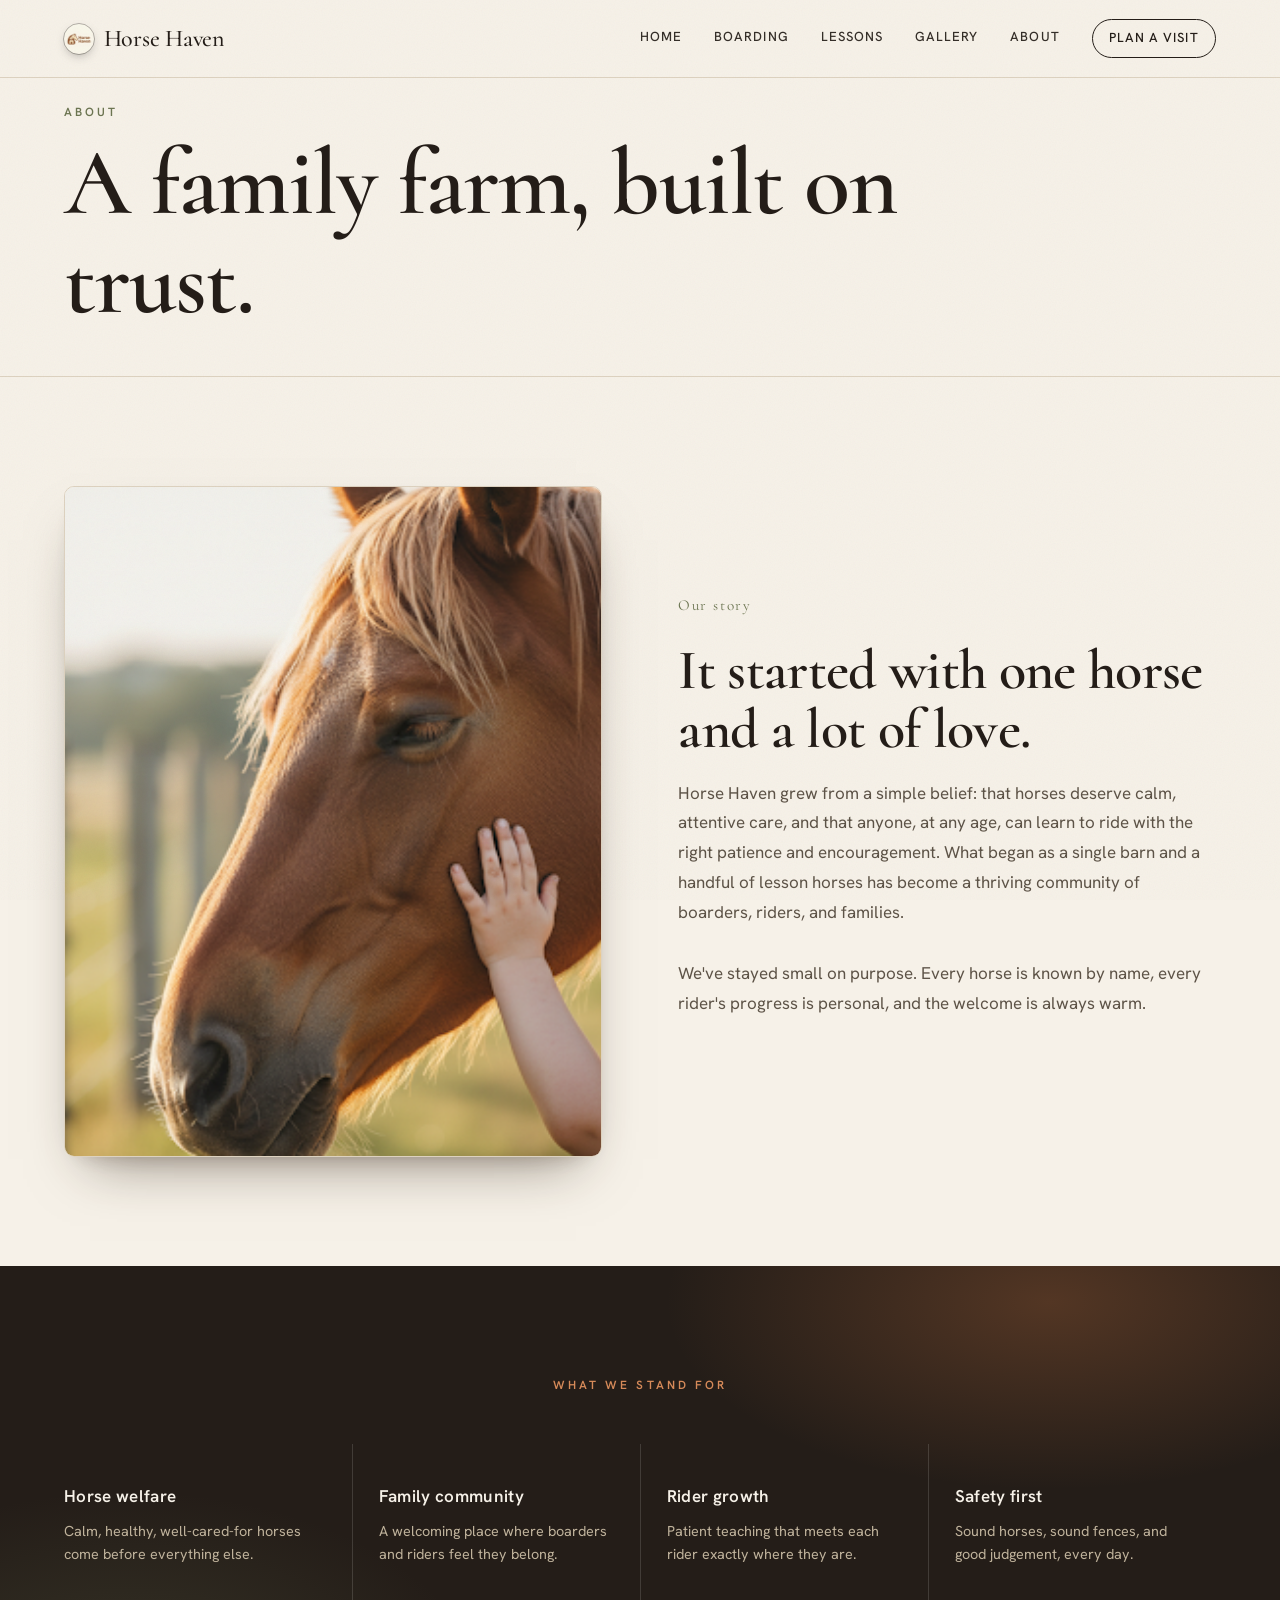
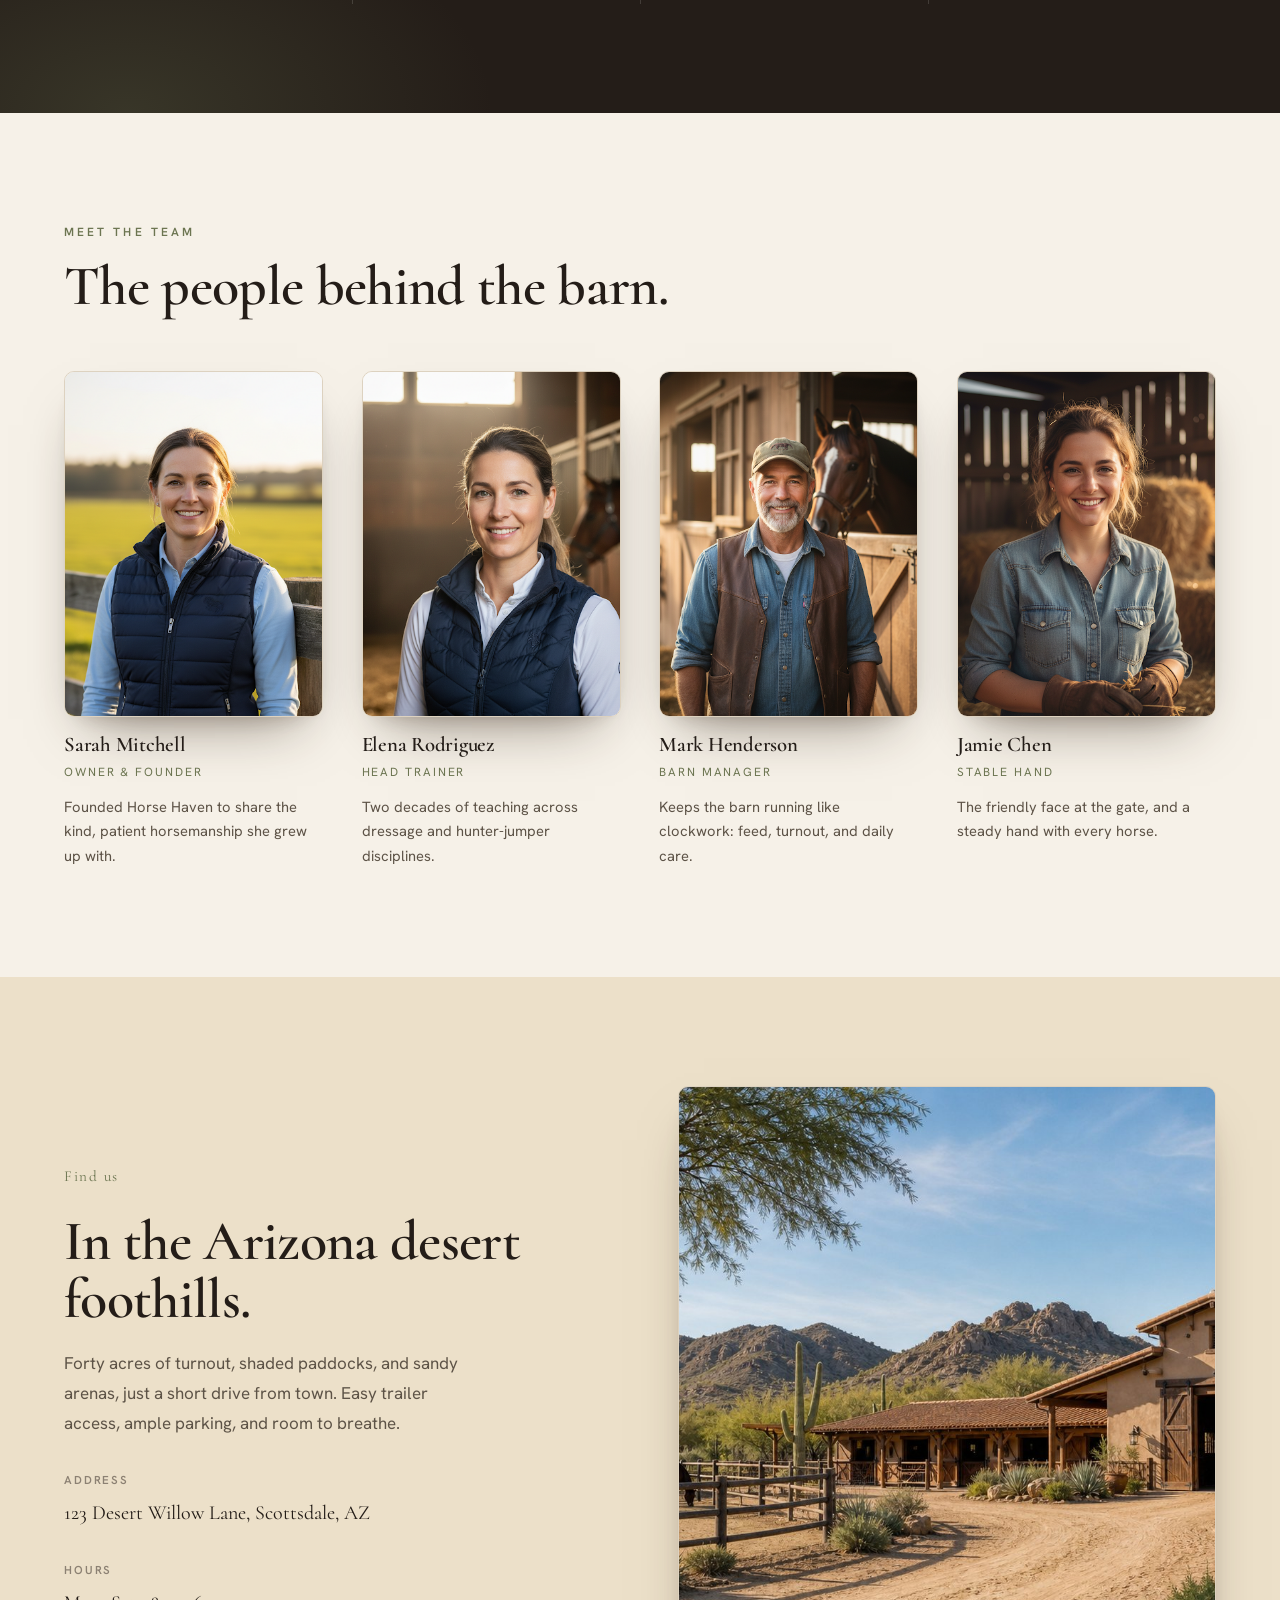
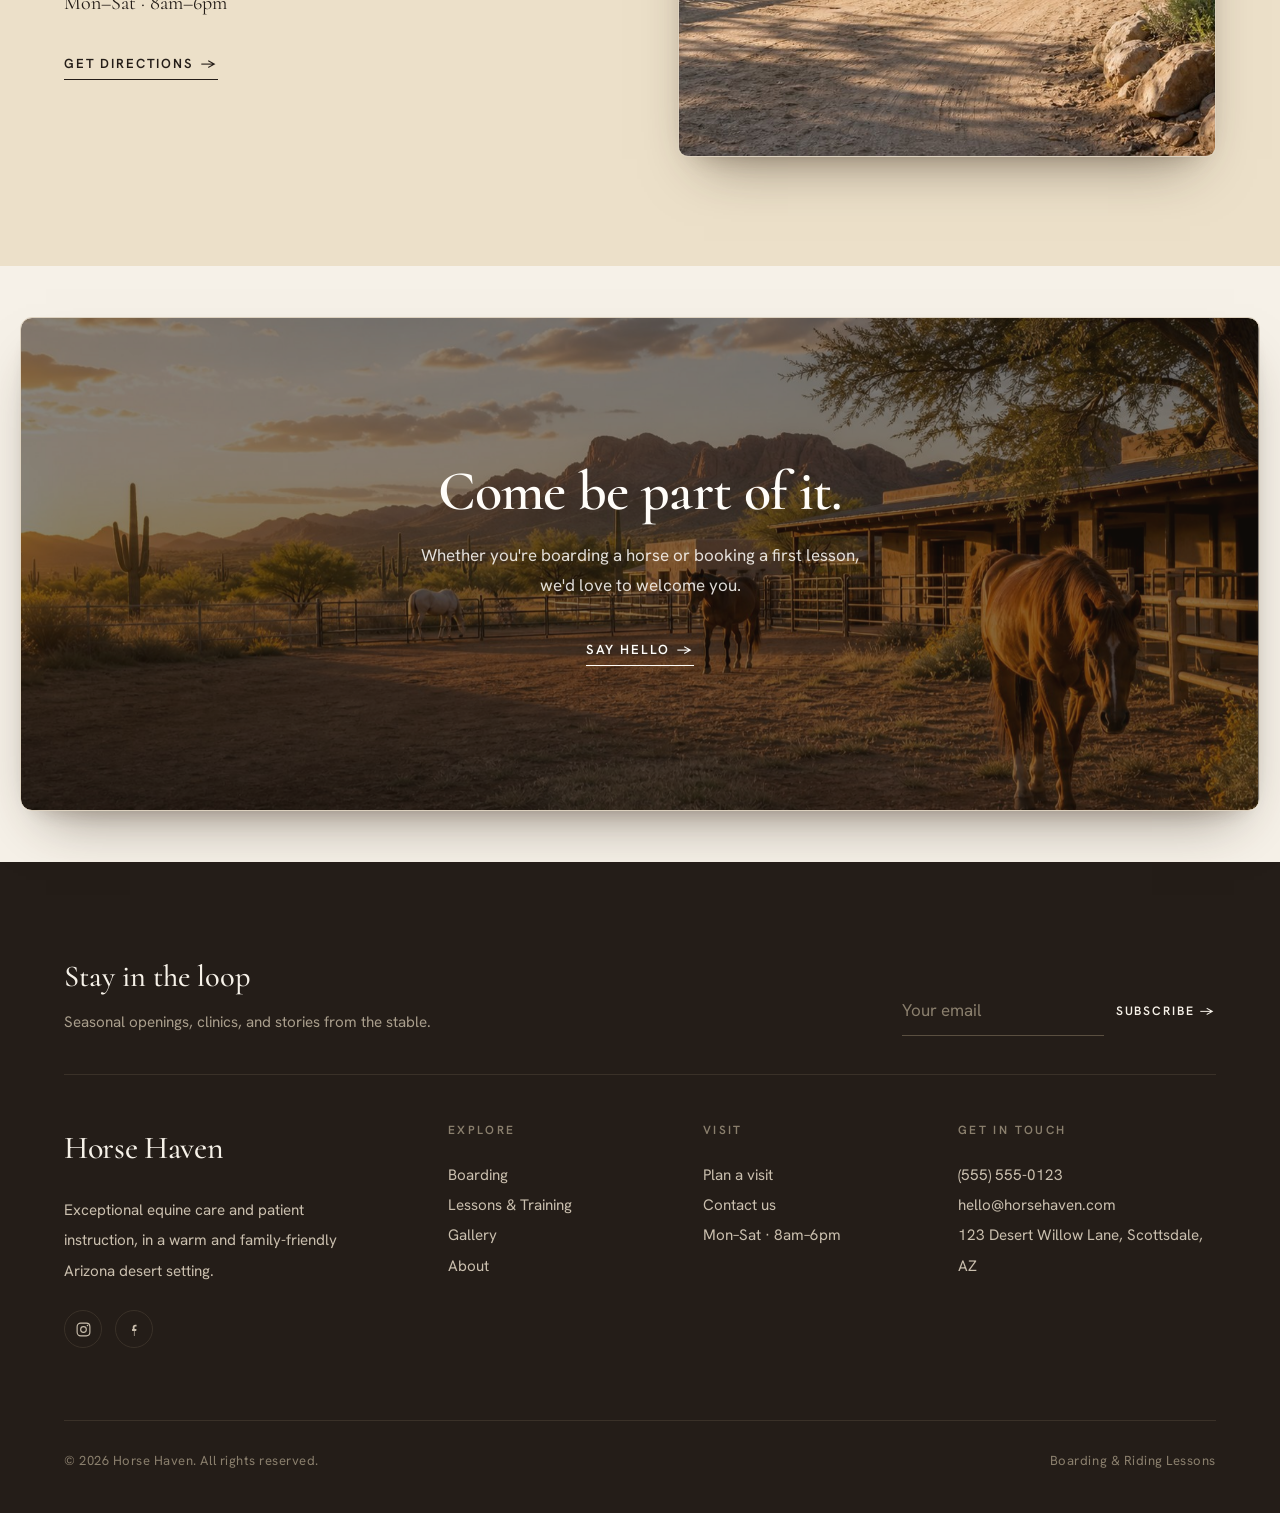
==== commit 0fd7752d: "Pitch-demo polish: video hero, lightbox, live-feeling forms, footer, perf - Cinematic autoplay video" ====
--- a/public/about.html
+++ b/public/about.html
@@ -11,6 +11,13 @@
 <link rel="preconnect" href="https://fonts.gstatic.com" crossorigin />
 <link href="https://fonts.googleapis.com/css2?family=Cormorant:ital,wght@0,400;0,500;0,600;1,400;1,500&family=Hanken+Grotesk:wght@300;400;500;600;700&display=swap" rel="stylesheet" />
 <link rel="stylesheet" href="assets/css/site.css" />
+<meta property="og:type" content="website" />
+<meta property="og:site_name" content="Horse Haven" />
+<meta property="og:title" content="About · Horse Haven" />
+<meta property="og:description" content="The story, values, and people behind Horse Haven: a warm, family-run Arizona stable offering boarding and riding lessons." />
+<meta property="og:image" content="https://boardinghorses.pages.dev/assets/img/horse-haven-arizona-hero.jpg" />
+<meta property="og:url" content="https://boardinghorses.pages.dev/about.html" />
+<meta name="twitter:card" content="summary_large_image" />
 </head>
 <body class="no-hero">
 
@@ -38,7 +45,7 @@
 <!-- STORY -->
 <section class="section feature">
   <div class="container split">
-    <div class="split__media reveal"><div class="feature__media"><img src="assets/img/img-3829ec61d53e.jpg" alt="A child gently petting a horse's face" /></div></div>
+    <div class="split__media reveal"><div class="feature__media"><img loading="lazy" decoding="async" src="assets/img/img-3829ec61d53e.jpg" alt="A child gently petting a horse's face" /></div></div>
     <div class="split__body reveal" data-delay="1">
       <span class="feature__index">Our story</span>
       <h2>It started with one horse and a lot of love.</h2>
@@ -70,25 +77,25 @@
     </div>
     <div class="team">
       <article class="member reveal">
-        <div class="member__photo"><img src="assets/img/img-4adc7383b83e.jpg" alt="Sarah Mitchell, Owner" /></div>
+        <div class="member__photo"><img loading="lazy" decoding="async" src="assets/img/img-4adc7383b83e.jpg" alt="Sarah Mitchell, Owner" /></div>
         <h3 class="member__name">Sarah Mitchell</h3>
         <p class="member__role">Owner &amp; Founder</p>
         <p class="member__bio">Founded Horse Haven to share the kind, patient horsemanship she grew up with.</p>
       </article>
       <article class="member reveal" data-delay="1">
-        <div class="member__photo"><img src="assets/img/img-147afd121054.jpg" alt="Elena Rodriguez, Head Trainer" /></div>
+        <div class="member__photo"><img loading="lazy" decoding="async" src="assets/img/img-147afd121054.jpg" alt="Elena Rodriguez, Head Trainer" /></div>
         <h3 class="member__name">Elena Rodriguez</h3>
         <p class="member__role">Head Trainer</p>
         <p class="member__bio">Two decades of teaching across dressage and hunter-jumper disciplines.</p>
       </article>
       <article class="member reveal" data-delay="2">
-        <div class="member__photo"><img src="assets/img/img-655cc666ae83.jpg" alt="Mark Henderson, Barn Manager" /></div>
+        <div class="member__photo"><img loading="lazy" decoding="async" src="assets/img/img-655cc666ae83.jpg" alt="Mark Henderson, Barn Manager" /></div>
         <h3 class="member__name">Mark Henderson</h3>
         <p class="member__role">Barn Manager</p>
         <p class="member__bio">Keeps the barn running like clockwork: feed, turnout, and daily care.</p>
       </article>
       <article class="member reveal" data-delay="3">
-        <div class="member__photo"><img src="assets/img/img-e606af43bfdf.jpg" alt="Jamie Chen, Stable Hand" /></div>
+        <div class="member__photo"><img loading="lazy" decoding="async" src="assets/img/img-e606af43bfdf.jpg" alt="Jamie Chen, Stable Hand" /></div>
         <h3 class="member__name">Jamie Chen</h3>
         <p class="member__role">Stable Hand</p>
         <p class="member__bio">The friendly face at the gate, and a steady hand with every horse.</p>
@@ -100,7 +107,7 @@
 <!-- LOCATION -->
 <section class="section section--alt feature">
   <div class="container split split--media-right">
-    <div class="split__media reveal"><div class="feature__media"><img src="assets/img/horse-haven-arizona-farm-exterior.jpg" alt="The Horse Haven property among Arizona desert foothills" /></div></div>
+    <div class="split__media reveal"><div class="feature__media"><img loading="lazy" decoding="async" src="assets/img/horse-haven-arizona-farm-exterior.jpg" alt="The Horse Haven property among Arizona desert foothills" /></div></div>
     <div class="split__body reveal" data-delay="1">
       <span class="feature__index">Find us</span>
       <h2>In the Arizona desert foothills.</h2>
@@ -116,7 +123,7 @@
 
 <!-- CLOSING INVITE -->
 <section class="invite">
-  <div class="invite__media"><img src="assets/img/horse-haven-arizona-hero.jpg" alt="" /></div>
+  <div class="invite__media"><img loading="lazy" decoding="async" src="assets/img/horse-haven-arizona-hero.jpg" alt="" /></div>
   <div class="container invite__inner">
     <h2 class="reveal">Come be part of it.</h2>
     <p class="reveal" data-delay="1">Whether you're boarding a horse or booking a first lesson, we'd love to welcome you.</p>
@@ -126,8 +133,12 @@
 
 <footer class="site-footer">
   <div class="container">
+    <div class="footer-news">
+      <div><h4>Stay in the loop</h4><p>Seasonal openings, clinics, and stories from the stable.</p></div>
+      <form class="newsletter" novalidate><input type="email" placeholder="Your email" aria-label="Email address" required /><button type="submit">Subscribe →</button></form>
+    </div>
     <div class="footer-grid">
-      <div><span class="brand">Horse Haven</span><p class="footer-about">Exceptional equine care and patient instruction, in a warm and family-friendly Arizona desert setting.</p></div>
+      <div><span class="brand">Horse Haven</span><p class="footer-about">Exceptional equine care and patient instruction, in a warm and family-friendly Arizona desert setting.</p><div class="footer-social"><a href="#" aria-label="Instagram"><svg viewBox="0 0 24 24" fill="none" stroke="currentColor" stroke-width="1.6"><rect x="3" y="3" width="18" height="18" rx="5"/><circle cx="12" cy="12" r="4"/><circle cx="17.6" cy="6.4" r="1.1" fill="currentColor" stroke="none"/></svg></a><a href="#" aria-label="Facebook"><svg viewBox="0 0 24 24" fill="currentColor"><path d="M13.5 21v-7h2.3l.4-2.8h-2.7V9.3c0-.8.3-1.4 1.5-1.4h1.3V5.4c-.3 0-1.1-.1-2-.1-2 0-3.4 1.2-3.4 3.5v2.4H10V14h2.6v7z"/></svg></a></div></div>
       <div><h4>Explore</h4><ul><li><a href="boarding.html">Boarding</a></li><li><a href="lessons.html">Lessons &amp; Training</a></li><li><a href="gallery.html">Gallery</a></li><li><a href="about.html">About</a></li></ul></div>
       <div><h4>Visit</h4><ul><li><a href="contact.html">Plan a visit</a></li><li><a href="contact.html">Contact us</a></li><li><p>Mon–Sat · 8am–6pm</p></li></ul></div>
       <div><h4>Get in touch</h4><ul><li><a class="link-underline" href="tel:+15555550123">(555) 555-0123</a></li><li><a class="link-underline" href="mailto:hello@horsehaven.com">hello@horsehaven.com</a></li><li><p>123 Desert Willow Lane, Scottsdale, AZ</p></li></ul></div>
--- a/public/assets/css/site.css
+++ b/public/assets/css/site.css
@@ -566,3 +566,97 @@
 }
 body.no-hero .site-header .nav .cta { border-color: var(--ink); }
 body.no-hero .site-header .nav .cta:hover { background: var(--ink); color: var(--paper); }
+
+/* ============================================================
+   v5 — framed image heroes (border + shadow lift) + solid header
+   ============================================================ */
+/* header solid from first paint everywhere (hero is now inset/framed) */
+.site-header {
+  background: color-mix(in srgb, var(--paper) 92%, transparent);
+  -webkit-backdrop-filter: blur(10px); backdrop-filter: blur(10px);
+  color: var(--ink);
+  border-bottom: 1px solid var(--line);
+  padding-block: clamp(0.8rem, 1.4vw, 1.1rem);
+}
+.site-header .nav .cta { border-color: var(--ink); }
+.site-header .nav .cta:hover { background: var(--ink); color: var(--paper); }
+
+/* lift the full-bleed image blocks into floating framed panels */
+.hero, .invite {
+  margin-inline: clamp(0.75rem, 1.6vw, 1.5rem);
+  border: 1px solid var(--line);
+  border-radius: 12px;
+  box-shadow: var(--shadow-img);
+}
+.hero {
+  margin-top: clamp(4.5rem, 6vw, 5.5rem);   /* clear the fixed header */
+  margin-bottom: clamp(1.5rem, 3vw, 2.5rem);
+  min-height: 86vh;
+}
+.invite { margin-block: clamp(2rem, 4vw, 3.25rem); }
+
+/* v6 — carry the framed treatment onto in-page photos for consistency */
+.feature__media, .member__photo, .gallery figure {
+  border: 1px solid var(--line);
+  border-radius: 10px;
+}
+
+/* ============================================================
+   v7 — pitch-demo polish: legibility, accent, lightbox, footer extras
+   ============================================================ */
+/* hero/page over-image text legibility */
+.hero .eyebrow, .hero h1, .hero .lead { text-shadow: 0 1px 18px rgba(20,15,12,0.45); }
+
+/* terracotta warmth on link hovers */
+.link-arrow:hover { color: var(--clay-deep); }
+.hero .link-arrow:hover, .invite .link-arrow:hover, .section--dark .link-arrow:hover { color: var(--clay-soft); }
+.cdetail .v a:hover { color: var(--clay-deep); }
+
+/* oldstyle figures on the big serif stats */
+.values__n { font-feature-settings: "onum" 1; }
+
+/* gallery: zoom cursor + lightbox */
+.gallery figure { cursor: zoom-in; }
+.lightbox {
+  position: fixed; inset: 0; z-index: 300; display: flex; align-items: center; justify-content: center;
+  padding: clamp(1rem, 4vw, 3rem); background: rgba(20,15,12,0.86);
+  -webkit-backdrop-filter: blur(6px); backdrop-filter: blur(6px);
+  opacity: 0; pointer-events: none; transition: opacity .4s var(--ease);
+}
+.lightbox.open { opacity: 1; pointer-events: auto; }
+.lightbox img {
+  max-width: min(1100px, 92vw); max-height: 88vh; border-radius: 10px;
+  border: 1px solid rgba(255,253,249,0.18); box-shadow: 0 40px 90px -20px rgba(0,0,0,0.6);
+  transform: scale(.96); transition: transform .45s var(--ease);
+}
+.lightbox.open img { transform: scale(1); }
+.lightbox__close {
+  position: absolute; top: clamp(1rem,3vw,2rem); right: clamp(1.2rem,3vw,2.2rem);
+  color: #fff; font-size: 2.2rem; line-height: 1; opacity: .85; background: none; border: 0; cursor: pointer;
+}
+.lightbox__close:hover { opacity: 1; }
+
+/* footer: newsletter + social */
+.footer-news {
+  display: flex; flex-wrap: wrap; align-items: end; justify-content: space-between; gap: 1.5rem 2rem;
+  padding-bottom: 2.4rem; margin-bottom: 2.8rem; border-bottom: 1px solid #3a3128;
+}
+.footer-news h4 { font-family: var(--display); font-size: clamp(1.4rem,2.4vw,1.9rem); color: var(--paper); font-weight: 500; letter-spacing: 0; text-transform: none; margin: 0; }
+.footer-news p { color: #a99e8c; margin-top: 0.35rem; font-size: 0.95rem; }
+.newsletter { display: flex; gap: 0.75rem; align-items: center; min-width: 280px; }
+.newsletter input { flex: 1; background: transparent; border: 0; border-bottom: 1px solid #5a4f40; color: var(--paper); padding: 0.55rem 0; font: inherit; }
+.newsletter input::placeholder { color: #8a7f6d; }
+.newsletter input:focus { outline: none; border-bottom-color: var(--clay-soft); }
+.newsletter button { color: var(--paper); font-size: 0.76rem; letter-spacing: 0.16em; text-transform: uppercase; font-weight: 600; white-space: nowrap; }
+.newsletter button:hover { color: var(--clay-soft); }
+.footer-social { display: flex; gap: 0.8rem; margin-top: 1.5rem; }
+.footer-social a { width: 38px; height: 38px; border: 1px solid #3a3128; border-radius: 50%; display: flex; align-items: center; justify-content: center; color: #cabfae; transition: background .3s var(--ease), color .3s var(--ease), border-color .3s var(--ease); }
+.footer-social a:hover { background: var(--paper); color: var(--ink); border-color: var(--paper); }
+.footer-social svg { width: 17px; height: 17px; }
+
+/* fake-submit success note */
+.form-note { margin-top: 1.5rem; font-family: var(--display); font-style: italic; font-size: 1.25rem; color: var(--accent-deep); }
+.newsletter .form-note { margin: 0; font-size: 1.05rem; color: var(--clay-soft); }
+
+/* v8 — hero background video */
+.hero__media video { width: 100%; height: 100%; object-fit: cover; display: block; }
